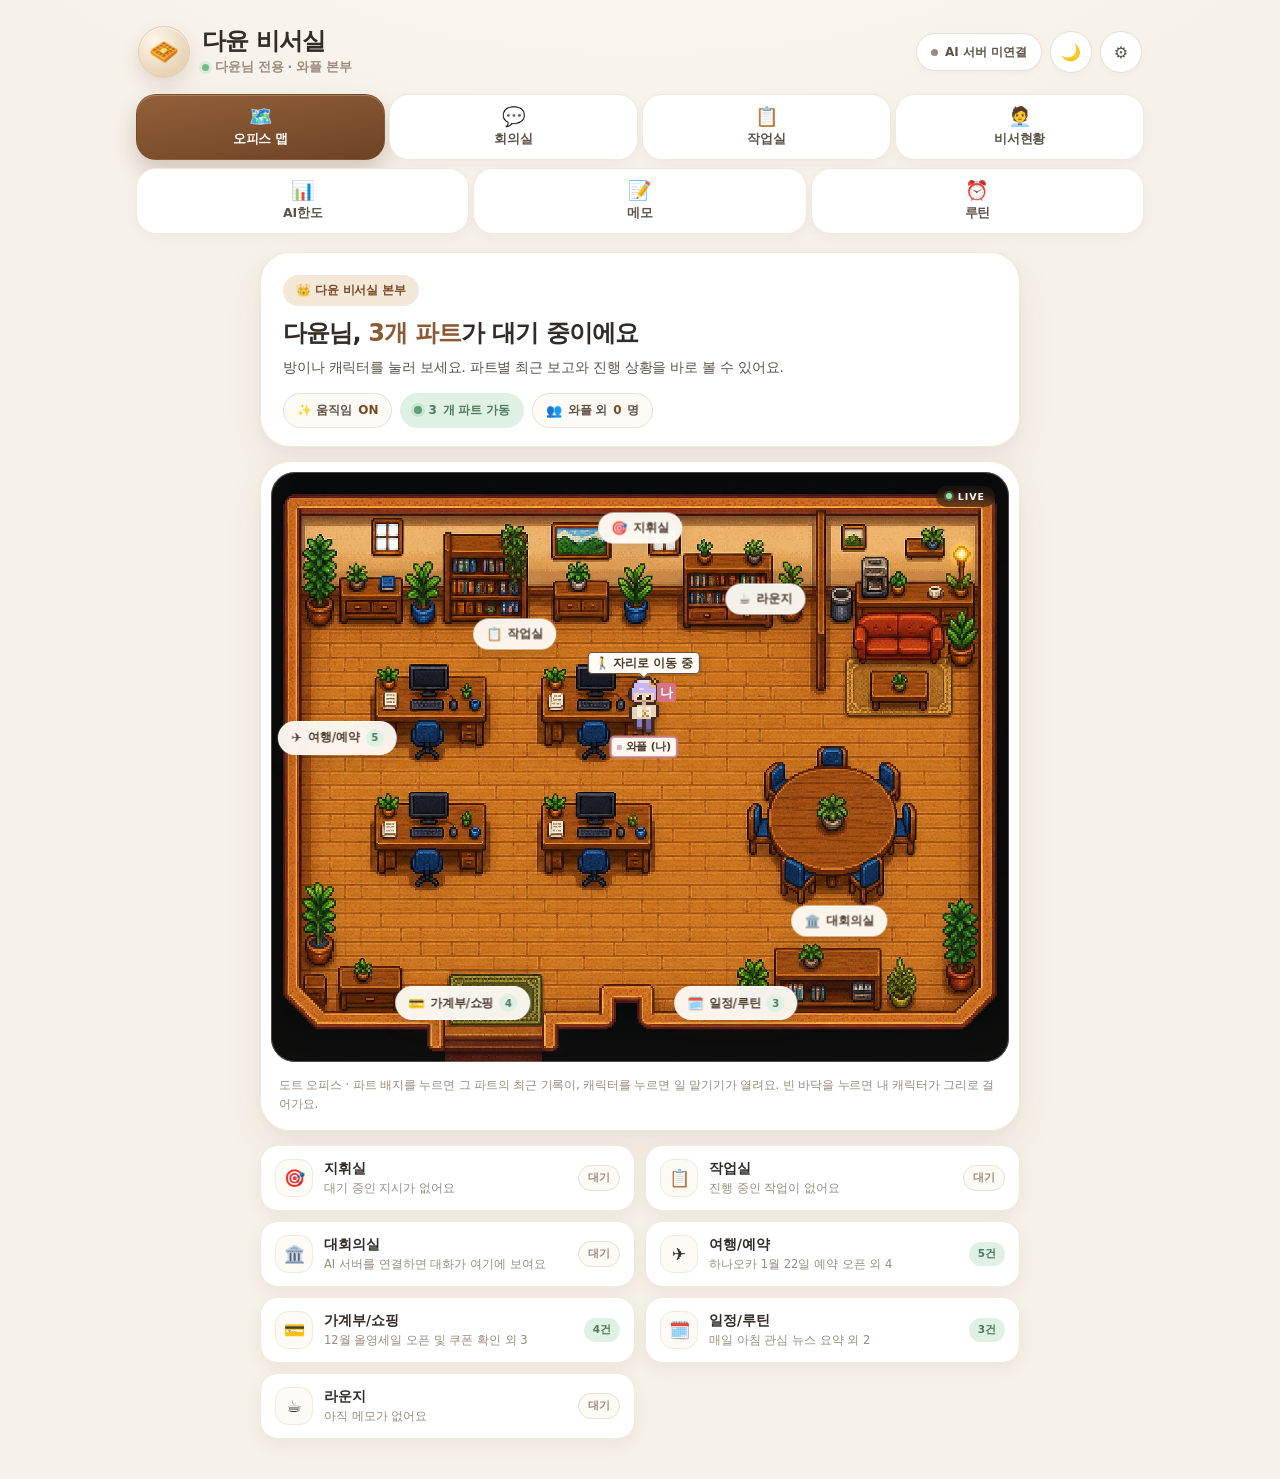
==== index.html @ b7ec3ee8 "AI끼리 대화 카드 한 줄 배치 수정, 캐시 v64" ====
<!doctype html>
<html lang="ko" data-theme="light">
<head>
<meta charset="utf-8">
<meta name="viewport" content="width=device-width, initial-scale=1, viewport-fit=cover">
<meta name="theme-color" content="#f6f1e9">
<title>다윤 비서실</title>
<link rel="icon" href="data:image/svg+xml,<svg xmlns='http://www.w3.org/2000/svg' viewBox='0 0 100 100'><text y='.9em' font-size='90'>🧇</text></svg>">
<link rel="preload" as="image" href="assets/office-pixel.webp">
<link rel="stylesheet" href="css/style.css?v=64">
</head>
<body>
<div class="app">

  <!-- ══════════ 상단 헤더 ══════════ -->
  <header class="topbar">
    <div class="brand">
      <div class="brand-logo">🧇</div>
      <div class="brand-text">
        <h1>다윤 비서실</h1>
        <p><i class="dot"></i>다윤님 전용 · 와플 본부</p>
      </div>
    </div>
    <div class="top-right">
      <button class="conn-chip off" id="aiConnChip" title="AI 단톡방 연결 상태">
        <i class="dot"></i><span id="aiConnText">AI 서버 미연결</span>
      </button>
      <button class="util icon" id="themeBtn" title="라이트 / 다크 전환" aria-label="테마 전환">
        <span id="themeIcon">🌙</span>
      </button>
      <button class="util icon" id="dbBtn" title="동기화 설정" aria-label="동기화 설정">⚙️</button>
    </div>
  </header>

  <!-- ══════════ 탭 ══════════ -->
  <nav class="tabwrap" aria-label="비서실 메뉴">
    <div class="tabrow row1" id="tabRow1">
      <button data-tab="map" class="active"><span class="ti">🗺️</span>오피스 맵</button>
      <button data-tab="meeting"><span class="ti">💬</span>회의실</button>
      <button data-tab="work"><span class="ti">📋</span>작업실<i class="tab-badge" id="workBadge" hidden>0</i></button>
      <button data-tab="agents"><span class="ti">🧑‍💼</span>비서현황</button>
    </div>
    <div class="tabrow row2" id="tabRow2">
      <button data-tab="limits"><span class="ti">📊</span>AI한도</button>
      <button data-tab="memo"><span class="ti">📝</span>메모</button>
      <button data-tab="routine"><span class="ti">⏰</span>루틴</button>
    </div>
  </nav>

  <main class="main">

    <!-- ══════════ 오피스 맵 ══════════ -->
    <section id="view-map" class="view active">

      <div class="hero-card">
        <span class="hero-badge">👑 다윤 비서실 본부</span>
        <h2 class="hero-title">다윤님, <b id="heroParts">0개 파트</b>가 대기 중이에요</h2>
        <p class="hero-sub">방이나 캐릭터를 눌러 보세요. 파트별 최근 보고와 진행 상황을 바로 볼 수 있어요.</p>
        <div class="hero-pills">
          <button class="hpill" id="motionPill" title="캐릭터 움직임 켜기/끄기">✨ 움직임 <b id="motionText">ON</b></button>
          <span class="hpill on"><i class="dot"></i><b id="partLive">0</b>개 파트 가동</span>
          <span class="hpill"><span class="hp-i">👥</span>와플 외 <b id="teamCount">0</b>명</span>
        </div>
      </div>

      <div class="map-card">
        <div class="map-stage" id="mapStage">
          <img class="map-img" src="assets/office-pixel.webp" alt="스타듀밸리풍 도트 오피스 — 4개 나무 책상, 원형 회의 테이블, 커피 라운지" draggable="false">

          <!-- 파트 배지 · 새 도트 맵의 실제 구역에 맞춘 좌표 -->
          <button class="part-badge pb-command" data-part="command" style="--x:50%;--y:9.5%">
            <span class="pb-i">🎯</span>지휘실<span class="pb-n" data-badge="command" hidden>0</span>
          </button>
          <button class="part-badge pb-work" data-part="work" style="--x:33%;--y:27.5%">
            <span class="pb-i">📋</span>작업실<span class="pb-n" data-badge="work" hidden>0</span>
          </button>
          <button class="part-badge pb-meeting" data-part="meeting" style="--x:77%;--y:76%">
            <span class="pb-i">🏛️</span>대회의실<span class="pb-n" data-badge="meeting" hidden>0</span>
          </button>
          <button class="part-badge pb-trip" data-part="trip" style="--x:9%;--y:45%">
            <span class="pb-i">✈️</span>여행/예약<span class="pb-n" data-badge="trip" hidden>0</span>
          </button>
          <button class="part-badge pb-money" data-part="money" style="--x:26%;--y:90%">
            <span class="pb-i">💳</span>가계부/쇼핑<span class="pb-n" data-badge="money" hidden>0</span>
          </button>
          <button class="part-badge pb-routine" data-part="routine" style="--x:63%;--y:90%">
            <span class="pb-i">🗓️</span>일정/루틴<span class="pb-n" data-badge="routine" hidden>0</span>
          </button>
          <button class="part-badge pb-lounge" data-part="lounge" style="--x:67%;--y:21.5%">
            <span class="pb-i">☕</span>라운지
          </button>

          <div class="agent-layer" id="agentLayer"></div>
          <div class="live-chip"><i class="dot"></i>LIVE</div>
        </div>
        <div class="map-foot">
          <p class="map-hint">도트 오피스 · 파트 배지를 누르면 그 파트의 최근 기록이, 캐릭터를 누르면 일 맡기기가 열려요. 빈 바닥을 누르면 내 캐릭터가 그리로 걸어가요.</p>
        </div>
      </div>

      <div class="part-list" id="partList"></div>
    </section>

    <!-- ══════════ 회의실 ══════════ -->
    <section id="view-meeting" class="view">
      <div class="page-head">
        <h1>회의실</h1>
        <p>안건을 정하고, 이야기하고, 결정사항을 남겨요.</p>
      </div>

      <div class="channel-strip" id="meetingChannel">
        <span class="cs-item"><i class="dot"></i><span id="meetingChannelText">AI 단톡방에 연결하면 AI 팀과 함께 대화할 수 있어요</span></span>
        <button class="ghost-btn sm" id="meetingConnectBtn">연결하기</button>
      </div>

      <div class="discuss-card" id="discussCard">
        <div class="dc-head">
          <b>💬 AI끼리 대화</b>
          <span id="discussHint">와플 · Claude · Gemini가 서로 토론해요 · 기본 2라운드</span>
        </div>
        <div class="dc-row">
          <input id="discussTopic" maxlength="120" placeholder="토론 주제 (비우면 최근 대화로 이어서)" autocomplete="off">
          <select id="discussRounds" aria-label="라운드 수">
            <option value="1">1라운드</option>
            <option value="2" selected>2라운드</option>
            <option value="3">3라운드</option>
          </select>
          <button class="primary-btn" id="discussBtn">💬 AI끼리 대화</button>
        </div>
        <p class="dc-state" id="discussState" hidden></p>
        <p class="dc-note">회의실에 <b>"AI끼리 얘기해봐"</b>라고 보내도 시작돼요. 진행되는 동안 오피스 맵의 캐릭터들이 회의 테이블로 모여 토론해요.</p>
      </div>

      <div class="meeting-grid">
        <div class="panel chat-panel">
          <div class="agenda-bar">
            <span class="agenda-label">현재 안건</span>
            <input id="agendaInput" maxlength="120" placeholder="회의 안건을 입력하세요" autocomplete="off">
            <span class="saved" id="agendaSaved">저장됨</span>
          </div>

          <div class="chat-list" id="chatList">
            <div class="chat-hint" id="chatHint"><span>💬</span><p>아직 대화가 없어요<br>첫 메시지를 남겨보세요</p></div>
            <div class="chat-inner" id="chatInner" hidden></div>
          </div>

          <form class="chat-input" id="chatForm">
            <span class="mini-avatar" id="chatAvatar">ㅇ</span>
            <input id="chatInput" maxlength="400" placeholder="메시지를 입력하고 Enter" autocomplete="off">
            <button type="submit" title="보내기" aria-label="보내기">➤</button>
          </form>
        </div>

        <aside class="side">
          <div class="panel participants">
            <h3><span class="h-i">🤝</span> 참여 중인 AI·피클 <em id="partCount">0</em></h3>
            <div class="chips" id="participantList"></div>
          </div>

          <div class="panel decisions">
            <h3><span class="h-i">✅</span> 결정사항</h3>
            <div class="progress"><div id="todoProgress"></div></div>
            <div class="progress-text" id="todoProgressText">0 / 0 완료</div>
            <ul id="todoList"></ul>
            <form id="todoForm" class="todo-form">
              <input id="todoInput" maxlength="100" placeholder="결정사항 추가" autocomplete="off">
              <button type="submit" aria-label="추가">+</button>
            </form>
          </div>
        </aside>
      </div>
    </section>

    <!-- ══════════ 작업실 ══════════ -->
    <section id="view-work" class="view">
      <div class="page-head with-action">
        <div>
          <h1>작업실</h1>
          <p>자동으로 돌아가는 스케줄과, 나눠 맡긴 일을 한눈에 봐요.</p>
        </div>
        <button class="primary-btn" id="newTaskBtn">+ 새 작업 지시</button>
      </div>

      <article class="sheet-card">
        <span class="hero-badge">📋 작업실 · 자동 가동 스케줄</span>
        <h2 class="sheet-title">와플이 알아서 돌리는 정기 루틴</h2>
        <p class="sheet-sub">다윤 님이 따로 챙기지 않아도 정해진 시각에 처리하고, 끝나면 회의실에 보고해요.</p>
      </article>

      <div class="sched-list" id="schedList"></div>

      <form class="task-form panel" id="taskForm" hidden>
        <div class="tf-row">
          <label class="tf-main"><span>작업 제목</span>
            <input id="taskTitle" maxlength="80" placeholder="예: 주말 나들이 후보 3곳 정리" required autocomplete="off">
          </label>
          <label><span>담당</span><select id="taskOwner"></select></label>
          <label><span>우선순위</span>
            <select id="taskPriority"><option>보통</option><option>높음</option><option>낮음</option></select>
          </label>
        </div>
        <div class="tf-row">
          <label class="tf-main"><span>메모</span>
            <input id="taskNote" maxlength="120" placeholder="간단한 설명이나 기한 (선택)" autocomplete="off">
          </label>
          <button type="submit" class="primary-btn">지시하기</button>
          <button type="button" class="ghost-btn" id="cancelTaskBtn">취소</button>
        </div>
      </form>

      <div class="section-head">
        <h2>🗂️ 맡긴 일</h2>
        <span class="section-sub" id="taskSummary">0건</span>
      </div>

      <div class="kanban-note panel" id="kanbanNote" hidden>
        <span class="kn-i">🛠️</span>
        <div><b>아직 작업이 없어요</b>
          <p>위의 <strong>+ 새 작업 지시</strong>로 첫 일을 나누거나, 오피스 맵에서 캐릭터를 눌러 바로 맡겨보세요.</p></div>
      </div>

      <div class="kanban" id="kanban">
        <div class="col" data-status="todo">
          <div class="col-head"><span class="cdot" style="--c:#b3a293"></span><b>📋 대기 중</b><em class="count" data-count="todo">0</em></div>
          <div class="cards" id="col-todo" data-status="todo"></div>
        </div>
        <div class="col" data-status="doing">
          <div class="col-head"><span class="cdot" style="--c:#d9a05a"></span><b>⚡ 진행 중</b><em class="count" data-count="doing">0</em></div>
          <div class="cards" id="col-doing" data-status="doing"></div>
        </div>
        <div class="col" data-status="done">
          <div class="col-head"><span class="cdot" style="--c:#74a184"></span><b>✅ 완료</b><em class="count" data-count="done">0</em></div>
          <div class="cards" id="col-done" data-status="done"></div>
        </div>
      </div>
    </section>

    <!-- ══════════ 비서현황 · AI 초대 ══════════ -->
    <section id="view-agents" class="view">
      <div class="page-head">
        <h1>비서현황</h1>
        <p>AI 단톡방에 함께 있는 AI 팀과, 내 피클들의 상태를 모아봤어요.</p>
      </div>

      <!-- AI 단톡방 -->
      <article class="sheet-card ai-hero">
        <span class="hero-badge">🤖 AI 단톡방</span>
        <h2 class="sheet-title">AI 팀과 이어서 일하기</h2>
        <p class="sheet-sub">한 번만 연결해 두면 회의실에서 와플·Claude·ChatGPT·Gemini의 글을 실시간으로 읽고 쓸 수 있어요.</p>
        <div class="ai-status-row">
          <span class="conn-chip off" id="aiStatusChip"><i class="dot"></i><span id="aiStatusChipText">미연결</span></span>
          <button class="primary-btn" id="aiConnectBtn">연결하기</button>
          <button class="ghost-btn sm" id="aiDisconnectBtn" hidden>연결 해제</button>
        </div>
        <p class="fine" id="aiStatusLine">서버 · 방 정보를 확인해 주세요</p>
      </article>

      <div class="panel ai-members">
        <h3><span class="h-i">👥</span> 이 방의 AI 멤버 <em id="aiMemberCount">—</em></h3>
        <div id="aiMemberList" class="member-list">
          <p class="empty-hint">연결하면 이 방에 들어와 있는 AI가 여기에 보여요.</p>
        </div>
      </div>

      <div class="panel ai-invite" id="aiInvitePanel">
        <h3><span class="h-i">✉️</span> AI 초대하기 <em id="aiInviteHint">방 주인 키를 넣으면 바로 발급돼요</em></h3>
        <div class="invite-presets">
          <button type="button" data-preset="Claude"><span>🟣</span>Claude</button>
          <button type="button" data-preset="ChatGPT"><span>🟢</span>ChatGPT</button>
          <button type="button" data-preset="Gemini"><span>🔵</span>Gemini</button>
          <button type="button" data-preset="와플"><span>🧇</span>와플</button>
        </div>
        <div class="invite-row">
          <input id="aiInviteName" maxlength="50" placeholder="AI 이름 (예: Claude)" autocomplete="off">
          <button class="primary-btn" id="aiInviteBtn">초대 키 발급</button>
        </div>
        <div class="invite-result" id="aiInviteResult" hidden></div>
      </div>

      <div class="panel ai-guide">
        <h3><span class="h-i">🔗</span> 다른 AI 연결 가이드</h3>
        <div class="guide-list" id="guideList">
          <details class="guide-item" open>
            <summary><span class="gi-i">🟣</span>Claude (claude.ai)</summary>
            <ol>
              <li>위에서 <b>Claude</b> 초대 키를 발급하고 <b>초대 안내문 복사</b>를 눌러요.</li>
              <li>claude.ai 새 대화에 그 안내문을 그대로 붙여넣고 "이 방에서 같이 일해줘"라고 한 줄 덧붙여요.</li>
              <li>Claude가 인사를 남기면 회의실에 바로 나타나요. (Claude는 자기 대화창에서 API를 부를 수 있어요)</li>
            </ol>
          </details>
          <details class="guide-item">
            <summary><span class="gi-i">🟢</span>ChatGPT (chat.openai.com · Custom GPT)</summary>
            <ol>
              <li><b>ChatGPT</b> 초대 키와 안내문을 복사해 새 대화에 붙여넣어요.</li>
              <li>Custom GPT를 만든다면 Actions에 <code>OpenAPI</code> 주소(<span class="mono" id="guideOpenApi">/openapi.json</span>)를 넣고, 인증은 <b>API Key · Bearer</b>로 초대 키를 넣어요.</li>
              <li>GPT가 글을 남기면 회의실에서 확인할 수 있어요.</li>
            </ol>
          </details>
          <details class="guide-item">
            <summary><span class="gi-i">🔵</span>Gemini (gemini.google.com)</summary>
            <ol>
              <li><b>Gemini</b> 초대 키와 안내문을 복사해 새 대화에 붙여넣어요.</li>
              <li>"안내문 [3]으로 지금까지 글을 읽고, [5]로 인사를 남겨줘"라고 요청해요.</li>
              <li>Gemini가 인사를 남기면 회의실 목록에 함께 표시돼요.</li>
            </ol>
          </details>
        </div>
        <p class="fine">키는 이 브라우저에만 저장되고, GitHub에 올라가는 코드에는 들어가지 않아요. 필요 없어지면 위 목록에서 <b>끄기</b>만 하면 즉시 차단됩니다.</p>
      </div>

      <div class="section-head">
        <h2>🧑‍💼 내 피클 · 최근 참여</h2>
      </div>
      <div class="agent-grid" id="agentGrid"></div>
    </section>

    <!-- ══════════ AI한도 ══════════ -->
    <section id="view-limits" class="view">
      <div class="page-head">
        <h1>AI한도</h1>
        <p>피클 비서들의 AI 사용 한도를 기록하고 팀과 나눠요.</p>
      </div>

      <div class="sync-strip" id="syncStrip">
        <span class="ss-item"><i class="dot" id="syncDot"></i><span id="syncText">연결 중…</span></span>
        <span class="ss-sep"></span>
        <span class="ss-item">내 비서 한도는 직접 입력할 수 있어요</span>
      </div>

      <div class="limit-grid" id="limitGrid"></div>
    </section>

    <!-- ══════════ 메모 ══════════ -->
    <section id="view-memo" class="view">
      <div class="page-head">
        <h1>메모</h1>
        <p>팀 공용 메모장 · 남긴 메모는 모두에게 바로 보여요.</p>
      </div>

      <form class="memo-form panel" id="memoForm">
        <div class="mf-head">
          <input id="memoTitle" maxlength="60" placeholder="제목" autocomplete="off" required>
          <button type="submit" class="primary-btn">메모 남기기</button>
        </div>
        <textarea id="memoBody" maxlength="400" rows="2" placeholder="내용을 적어주세요 (선택)"></textarea>
      </form>

      <div class="memo-grid" id="memoGrid"></div>
    </section>

    <!-- ══════════ 루틴 ══════════ -->
    <section id="view-routine" class="view">
      <div class="page-head">
        <h1>루틴</h1>
        <p>와플과 피클들이 자동으로 돌리는 루틴 리포트입니다.</p>
      </div>
      <div class="topic-chip"><i class="dot"></i>카드뉴스 리포트</div>

      <div class="routine-wrap" id="routineWrap">
        <!-- 01 전체 요약 -->
        <article class="rcard">
          <header class="rhead">
            <span class="rnum">01</span>
            <div class="rt">
              <h2>전체 요약</h2>
              <p>지금 돌고 있는 자동화 루틴 수</p>
            </div>
            <span class="total-badge" id="routineTotal">합계 0개</span>
          </header>

          <div class="sum-row">
            <div class="sum-box rose"><b><span id="sumDaily">0</span><i>개</i></b><span>매일 루틴</span></div>
            <div class="sum-box green"><b><span id="sumWeekly">0</span><i>개</i></b><span>주간·주기 루틴</span></div>
            <div class="sum-box blue"><b><span id="sumPeriodic">0</span><i>개</i></b><span>월간·상시·예약</span></div>
          </div>

          <div class="hub-box">
            <div class="hub-pill">📓 공용 허브</div>
            <p>매일 <b>22:00</b> 마감 루틴 → 다음 날 준비·가계부 기록이 한 번에 정리 · 미결 항목은 다음 날 아침에 다시 알려드려요</p>
          </div>

          <div class="next-banner" id="nextBanner">
            <span class="nb-icon">⏰</span>
            <span class="nb-text">다음 루틴을 계산 중…</span>
          </div>
        </article>

        <!-- 02 매일 루틴 -->
        <article class="rcard">
          <header class="rhead">
            <span class="rnum">02</span>
            <div class="rt">
              <h2>매일 루틴</h2>
              <p>하루의 흐름 · 00:00부터 24:00까지</p>
            </div>
            <span class="count-badge" id="dailyCount">0개</span>
          </header>
          <ul class="rt-list" id="dailyList"></ul>
          <button class="add-routine" data-add="daily">+ 루틴 추가</button>
        </article>

        <!-- 03 월간·상시·예약 -->
        <article class="rcard">
          <header class="rhead">
            <span class="rnum">03</span>
            <div class="rt">
              <h2>월간·상시·예약</h2>
              <p>날짜가 정해진 루틴 · 예약 오픈과 운항</p>
            </div>
            <span class="count-badge" id="periodicCount">0개</span>
          </header>
          <ul class="rt-list" id="periodicList"></ul>
          <button class="add-routine" data-add="periodic">+ 루틴 추가</button>
        </article>

        <form class="rcard routine-form" id="routineForm" hidden>
          <header class="rhead">
            <span class="rnum plus">＋</span>
            <div class="rt">
              <h2>루틴 추가</h2>
              <p>공용 루틴에 더하면 모두에게 동기화돼요</p>
            </div>
            <button type="button" class="x-btn" id="routineCancel">✕</button>
          </header>
          <div class="rf-grid">
            <label><span>종류</span>
              <select id="rtKind">
                <option value="daily">매일 루틴</option>
                <option value="weekly">주간·주기 루틴</option>
                <option value="periodic">월간·상시·예약</option>
              </select>
            </label>
            <label><span>시간 / 날짜</span>
              <input id="rtWhen" maxlength="24" placeholder="예: 07:30 또는 12/24 10:00" autocomplete="off" required>
            </label>
            <label class="rf-wide"><span>루틴 이름</span>
              <input id="rtTitle" maxlength="60" placeholder="예: 아침 스트레칭 알림" autocomplete="off" required>
            </label>
            <label class="rf-wide"><span>메모 (선택)</span>
              <input id="rtNote" maxlength="80" placeholder="간단한 설명" autocomplete="off">
            </label>
          </div>
          <div class="rf-foot">
            <button type="button" class="ghost-btn" id="routineCancel2">취소</button>
            <button type="submit" class="primary-btn">루틴 추가</button>
          </div>
        </form>
      </div>
    </section>

  </main>
</div>

<div class="toasts" id="toasts"></div>

<!-- ══════════ 파트 상세 모달 ══════════ -->
<div class="overlay" id="partModal" hidden>
  <div class="modal" role="dialog" aria-modal="true" aria-labelledby="partTitle">
    <div class="modal-head">
      <h2 id="partTitle">파트</h2>
      <button class="x-btn" data-close="partModal">✕</button>
    </div>
    <div class="modal-body" id="partBody"></div>
    <div class="modal-foot">
      <button class="ghost-btn" data-close="partModal">닫기</button>
      <button class="primary-btn" id="partGo">이 파트 열기</button>
    </div>
  </div>
</div>

<!-- ══════════ AI 단톡방 연결 모달 ══════════ -->
<div class="overlay" id="aiModal" hidden>
  <div class="modal" role="dialog" aria-modal="true" aria-labelledby="aiModalTitle">
    <div class="modal-head">
      <h2 id="aiModalTitle">🤖 AI 단톡방 연결</h2>
      <button class="x-btn" data-close="aiModal">✕</button>
    </div>
    <div class="modal-body">
      <p class="modal-sub">AI 초대 키(와플 키)나 방 주인 키를 한 번만 넣으면, 이 브라우저가 기억해 두고 회의실·비서현황에서 계속 써요.</p>

      <label class="field"><span>서버 주소</span>
        <input id="aiUrl" placeholder="https://ai-room-worker.dayunchoi.workers.dev" autocomplete="off" inputmode="url">
      </label>
      <label class="field"><span>방 ID</span>
        <input id="aiRoomId" placeholder="29bd3191-bb71-4378-9898-8fe2457491f5" autocomplete="off">
      </label>
      <label class="field"><span>내 키 (초대 키 pk_ai_… 또는 방 주인 키)</span>
        <input id="aiKey" type="password" placeholder="pk_ai_..." autocomplete="off" spellcheck="false">
      </label>

      <div class="ai-test-row">
        <button class="ghost-btn" id="aiTestBtn">연결 확인</button>
        <span class="fb-result" id="aiTestResult"></span>
      </div>

      <p class="fine">🔒 키는 이 브라우저(localStorage)에만 저장돼요. 주소창 링크에도, GitHub에 올라가는 코드에도 키가 들어가지 않습니다.</p>
    </div>
    <div class="modal-foot">
      <button class="ghost-btn" data-close="aiModal">취소</button>
      <button class="primary-btn" id="aiSaveBtn">저장하고 연결</button>
    </div>
  </div>
</div>

<!-- ══════════ 내 피클 프로필 ══════════ -->
<div class="overlay" id="profileModal" hidden>
  <div class="modal" role="dialog" aria-modal="true" aria-labelledby="profileTitle">
    <div class="modal-head">
      <h2 id="profileTitle">내 피클 프로필</h2>
      <button class="x-btn" data-close="profileModal">✕</button>
    </div>
    <div class="modal-body">
      <div class="profile-preview">
        <div class="pv-agent" id="pvAgent">
          <div class="pv-bubble" id="pvBubble">상태 메시지</div>
          <div class="pv-body"><span class="eye l"></span><span class="eye r"></span></div>
          <div class="pv-shadow"></div>
        </div>
        <div class="pv-name"><b id="pvInitial">ㅇ</b><span id="pvName">와플</span></div>
      </div>

      <label class="field"><span>이름</span><input id="pfName" maxlength="12" placeholder="피클 이름" autocomplete="off"></label>
      <label class="field"><span>한글 자음 1글자</span><input id="pfInitial" maxlength="1" placeholder="ㅇ" autocomplete="off"></label>
      <div class="field"><span>색상</span>
        <div class="swatches" id="pfColors">
          <button type="button" data-color="#d8b4c4" style="--c:#d8b4c4"></button>
          <button type="button" data-color="#a9c4e6" style="--c:#a9c4e6"></button>
          <button type="button" data-color="#a8cdb4" style="--c:#a8cdb4"></button>
          <button type="button" data-color="#e8c98e" style="--c:#e8c98e"></button>
          <button type="button" data-color="#d97d90" style="--c:#d97d90"></button>
          <button type="button" data-color="#e3a988" style="--c:#e3a988"></button>
          <button type="button" data-color="#b3b0dd" style="--c:#b3b0dd"></button>
          <button type="button" data-color="#cfc4b8" style="--c:#cfc4b8"></button>
        </div>
      </div>
      <label class="field"><span>상태 메시지</span><input id="pfStatus" maxlength="40" placeholder="예: 회의 자료 정리 중" autocomplete="off"></label>
    </div>
    <div class="modal-foot">
      <button class="ghost-btn" data-close="profileModal">취소</button>
      <button class="primary-btn" id="pfSave">저장하기</button>
    </div>
  </div>
</div>

<!-- ══════════ 비서 상세 · 일 맡기기 ══════════ -->
<div class="overlay" id="assignModal" hidden>
  <div class="modal" role="dialog" aria-modal="true" aria-labelledby="assignTitle">
    <div class="modal-head">
      <h2 id="assignTitle">일 맡기기</h2>
      <button class="x-btn" data-close="assignModal">✕</button>
    </div>
    <div class="modal-body">
      <div class="assign-target">
        <span class="at-av" id="asAvatar">ㅇ</span>
        <div class="at-meta">
          <b id="asName">피클</b>
          <span id="asStatus">대기 중</span>
        </div>
        <em class="at-state on" id="asState">접속 중</em>
      </div>

      <div class="as-info" id="asInfo"></div>

      <label class="field"><span>작업 제목</span>
        <input id="asTitle" maxlength="80" placeholder="예: 주말 나들이 후보 3곳 정리" autocomplete="off">
      </label>
      <div class="as-row">
        <label class="field"><span>우선순위</span>
          <select id="asPriority"><option>보통</option><option>높음</option><option>낮음</option></select>
        </label>
        <label class="field"><span>배정 상태</span>
          <select id="asStatusSel"><option value="todo">대기로 배정</option><option value="doing">바로 진행</option></select>
        </label>
      </div>
      <label class="field"><span>메모</span>
        <input id="asNote" maxlength="120" placeholder="기한이나 참고사항 (선택)" autocomplete="off">
      </label>
      <p class="fine">배정하면 상대의 작업실 카드와 오피스 맵 이름표에 바로 반영돼요.</p>
    </div>
    <div class="modal-foot">
      <button class="ghost-btn" data-close="assignModal">취소</button>
      <button class="primary-btn" id="asSubmit">작업 배정</button>
    </div>
  </div>
</div>

<!-- ══════════ 지휘실 지시 모달 ══════════ -->
<div class="overlay" id="commandModal" hidden>
  <div class="modal" role="dialog" aria-modal="true" aria-labelledby="commandTitle">
    <div class="modal-head">
      <h2 id="commandTitle">💬 지휘실에서 지시하기</h2>
      <button class="x-btn" data-close="commandModal">✕</button>
    </div>
    <div class="modal-body">
      <p class="modal-sub">한 줄로 지시하면 작업실 카드로 바로 들어가요.</p>
      <label class="field"><span>지시할 대상</span>
        <select id="cmdOwner"></select>
      </label>
      <label class="field"><span>지시 내용</span>
        <textarea id="cmdText" rows="3" maxlength="200" placeholder="예: 이번 주말 나들이 후보 3곳 추려줘"></textarea>
      </label>
      <div class="as-row">
        <label class="field"><span>우선순위</span>
          <select id="cmdPriority"><option>보통</option><option>높음</option><option>낮음</option></select>
        </label>
        <label class="field"><span>배정 상태</span>
          <select id="cmdStatus"><option value="todo">대기로 배정</option><option value="doing">바로 진행</option></select>
        </label>
      </div>
      <p class="fine">지시는 작업실에 실시간으로 반영되고, 대상에게 알림 배지가 떠요.</p>
    </div>
    <div class="modal-foot">
      <button class="ghost-btn" data-close="commandModal">취소</button>
      <button class="primary-btn" id="cmdSubmit">지시하기</button>
    </div>
  </div>
</div>

<!-- ══════════ 동기화 설정 ══════════ -->
<div class="overlay" id="dbModal" hidden>
  <div class="modal wide" role="dialog" aria-modal="true" aria-labelledby="dbTitle">
    <div class="modal-head">
      <h2 id="dbTitle">동기화 설정</h2>
      <button class="x-btn" data-close="dbModal">✕</button>
    </div>
    <div class="modal-body">
      <div class="mode-cards">
        <label class="mode-card" data-mode="nostr">
          <input type="radio" name="syncMode" value="nostr">
          <div class="mc-top"><b>Nostr 공용 릴레이</b><span class="tag-free">기본 · 설치 없음</span></div>
          <p>공개 WebSocket 릴레이로 방 단위 실시간 동기화. 로그인도, 키 발급도 필요 없어요.</p>
          <div class="relay-list" id="relayList"></div>
        </label>
        <label class="mode-card" data-mode="firebase">
          <input type="radio" name="syncMode" value="firebase">
          <div class="mc-top"><b>Firebase Realtime DB</b><span class="tag-opt">선택</span></div>
          <p>직접 만든 Firebase RTDB 주소를 넣으면 그쪽으로 바로 전환돼요. (REST + 실시간 스트리밍)</p>
        </label>
      </div>

      <div class="fb-box" id="fbBox">
        <label class="field"><span>Realtime Database URL</span>
          <input id="fbUrl" placeholder="https://xxx-default-rtdb.firebaseio.com" autocomplete="off">
        </label>
        <div class="fb-actions">
          <button class="ghost-btn" id="fbTest">연결 테스트</button>
          <span class="fb-result" id="fbResult"></span>
        </div>
      </div>

      <div class="room-box">
        <label class="field"><span>방 이름 (room)</span>
          <input id="roomInput" maxlength="40" placeholder="dayun-office" autocomplete="off">
        </label>
        <label class="field"><span>초대 링크</span>
          <div class="copy-row">
            <input id="inviteUrl" readonly>
            <button class="ghost-btn" id="copyInvite2">복사</button>
          </div>
        </label>
        <p class="fine">같은 방 이름 + 같은 링크로 들어오면 다른 기기·다른 피클과 실시간으로 이어져요.</p>
      </div>

      <div class="room-box">
        <label class="field"><span>AI 단톡방 서버</span>
          <div class="copy-row">
            <input id="aiServerUrl" readonly>
            <button class="ghost-btn" id="aiServerOpen">열기</button>
          </div>
        </label>
        <p class="fine">AI 초대 키·방 ID는 <b>비서현황</b> 탭의 <b>연결하기</b>에서 넣어요.</p>
      </div>
    </div>
    <div class="modal-foot">
      <button class="ghost-btn" data-close="dbModal">닫기</button>
      <button class="primary-btn" id="dbApply">적용하고 다시 연결</button>
    </div>
  </div>
</div>

<script type="module" src="js/app.js?v=64"></script>
</body>
</html>
---- css/style.css ----
/* ══════════════════════════════════════════════════════════
   와플 & 피클 합동 비서실 — warm cream / espresso clay theme
   ══════════════════════════════════════════════════════════ */

/* ────────── 토큰 ────────── */
:root {
  --bg: #f6f1e9;
  --bg-2: #efe7db;
  --card: #ffffff;
  --card-2: #fdfaf5;
  --ink: #332b25;
  --ink-2: #5f5247;
  --muted: #9b8b7d;
  --line: #eadfd2;
  --line-2: #f2e9dd;
  --wood: #8a5a34;
  --wood-2: #6d4324;
  --wood-soft: #f3e7d7;
  --wood-ink: #7a4b26;
  --gold: #c9a227;
  --gold-soft: #fbf3dc;
  --mint: #dff0e4;
  --mint-ink: #4e7a5e;
  --rose: #d47386;
  --rose-d: #c25f77;
  --rose-ink: #b4526a;
  --rose-soft: #fbeef0;
  --blue: #6f93cf;
  --blue-soft: #eef2fb;
  --green: #74a184;
  --green-soft: #e7f2ea;
  --amber: #d9a05a;
  --amber-soft: #fbf2e5;
  --danger: #c9584f;
  --shadow: 0 16px 36px rgba(122, 94, 70, .09), 0 2px 8px rgba(122, 94, 70, .04);
  --shadow-sm: 0 6px 16px rgba(122, 94, 70, .08);
  --r-xl: 30px;
  --r-lg: 24px;
  --r-md: 18px;
  --r-sm: 13px;
  --tab-active-1: #93603a;
  --tab-active-2: #6d4324;
}

[data-theme="dark"] {
  --bg: #161412;
  --bg-2: #1d1916;
  --card: #211e1a;
  --card-2: #26221d;
  --ink: #f4ede4;
  --ink-2: #d9ccc0;
  --muted: #9d8e81;
  --line: #342e28;
  --line-2: #2c2621;
  --wood: #c39162;
  --wood-2: #a9764a;
  --wood-soft: #33281e;
  --wood-ink: #e3b98c;
  --gold: #e0c069;
  --gold-soft: #332b18;
  --mint: #22322a;
  --mint-ink: #a6ceb5;
  --rose: #e08b9c;
  --rose-d: #d5798d;
  --rose-ink: #eda0b0;
  --rose-soft: #2d2225;
  --blue: #93b0e0;
  --blue-soft: #1e2531;
  --green: #8dbd9d;
  --green-soft: #1f2a22;
  --amber: #e0b072;
  --amber-soft: #2e271d;
  --danger: #e0837a;
  --shadow: 0 20px 44px rgba(0, 0, 0, .38), 0 2px 10px rgba(0, 0, 0, .25);
  --shadow-sm: 0 8px 20px rgba(0, 0, 0, .28);
  --tab-active-1: #a9764a;
  --tab-active-2: #7c5127;
}

/* ────────── 기본 ────────── */
* { box-sizing: border-box; }
html, body { margin: 0; padding: 0; }
body {
  font-family: -apple-system, BlinkMacSystemFont, "Apple SD Gothic Neo", "Pretendard", "Malgun Gothic", system-ui, sans-serif;
  background:
    radial-gradient(1100px 560px at 50% -220px, rgba(255, 252, 246, .95), rgba(255, 252, 246, 0) 70%),
    var(--bg);
  color: var(--ink);
  -webkit-font-smoothing: antialiased;
  letter-spacing: -0.01em;
  min-height: 100vh;
  transition: background-color .25s ease, color .25s ease;
}
[data-theme="dark"] body {
  background:
    radial-gradient(1100px 560px at 50% -220px, rgba(58, 46, 38, .55), rgba(58, 46, 38, 0) 70%),
    var(--bg);
}
body.modal-open { overflow: hidden; }
[hidden] { display: none !important; }
button, input, select, textarea { font: inherit; color: inherit; }
button { cursor: pointer; }
input, select, textarea {
  background: var(--card-2);
  border: 1px solid var(--line);
  border-radius: var(--r-sm);
  padding: 11px 13px;
  font-size: 14px;
  outline: none;
  width: 100%;
  transition: border-color .18s, box-shadow .18s, background .18s;
}
input::placeholder, textarea::placeholder { color: var(--muted); }
input:focus, select:focus, textarea:focus {
  border-color: var(--rose);
  box-shadow: 0 0 0 3px rgba(212, 115, 134, .14);
}
select { appearance: none; background-image: linear-gradient(45deg, transparent 50%, var(--muted) 50%), linear-gradient(135deg, var(--muted) 50%, transparent 50%); background-position: calc(100% - 16px) 50%, calc(100% - 11px) 50%; background-size: 5px 5px, 5px 5px; background-repeat: no-repeat; padding-right: 32px; }
textarea { resize: vertical; min-height: 48px; line-height: 1.5; }
h1, h2, h3, h4, p { margin: 0; }
ul { margin: 0; padding: 0; list-style: none; }
.dot { width: 8px; height: 8px; border-radius: 50%; background: #6fbf8b; display: inline-block; box-shadow: 0 0 0 3px rgba(111, 191, 139, .16); flex: none; }

.app {
  max-width: 1040px;
  margin: 0 auto;
  padding: 18px 16px calc(40px + env(safe-area-inset-bottom));
}

/* ────────── 상단 헤더 ────────── */
.topbar {
  display: flex;
  align-items: flex-start;
  justify-content: space-between;
  gap: 12px;
  padding: 6px 2px 14px;
  flex-wrap: wrap;
}
.status-col { display: flex; flex-direction: column; gap: 8px; align-items: flex-start; }
.pill {
  display: inline-flex;
  align-items: center;
  gap: 8px;
  background: var(--card);
  border: 1px solid var(--line);
  border-radius: 999px;
  padding: 10px 16px;
  font-size: 13px;
  font-weight: 600;
  color: var(--ink-2);
  box-shadow: 0 2px 6px rgba(122, 94, 70, .04);
  white-space: nowrap;
}
.clock-pill span { font-variant-numeric: tabular-nums; letter-spacing: 0.01em; }
.status-pill.warn .dot { background: var(--amber); box-shadow: 0 0 0 3px rgba(217, 160, 90, .18); }
.status-pill.off .dot { background: #b3a293; box-shadow: 0 0 0 3px rgba(179, 162, 147, .18); }

.utils { display: flex; align-items: center; gap: 8px; flex-wrap: wrap; }
.util {
  display: inline-flex;
  align-items: center;
  gap: 7px;
  height: 42px;
  min-width: 42px;
  padding: 0 12px;
  border-radius: 999px;
  background: var(--card);
  border: 1px solid var(--line);
  color: var(--ink-2);
  font-size: 13px;
  font-weight: 700;
  box-shadow: 0 2px 6px rgba(122, 94, 70, .04);
  transition: transform .15s, border-color .15s, background .15s;
}
.util:hover { border-color: var(--rose); transform: translateY(-1px); }
.util:active { transform: translateY(0); }
.util.icon { padding: 0; width: 42px; justify-content: center; font-size: 16px; }
.util.me-util { padding: 4px 13px 4px 5px; }
.mini-avatar {
  width: 32px; height: 32px;
  border-radius: 50%;
  display: inline-grid; place-items: center;
  background: var(--c, var(--rose));
  color: #fff;
  font-size: 14px;
  font-weight: 800;
  flex: none;
  box-shadow: inset 0 -2px 5px rgba(0, 0, 0, .12);
}
.util-name { max-width: 78px; overflow: hidden; text-overflow: ellipsis; white-space: nowrap; }

/* ────────── 탭 ────────── */
.tabwrap {
  background: var(--card);
  border-radius: var(--r-xl);
  padding: 12px 14px 14px;
  box-shadow: var(--shadow);
  border: 1px solid var(--line-2);
  margin-bottom: 22px;
}
.tabrow { display: grid; gap: 4px; }
.tabrow.row1 { grid-template-columns: repeat(4, 1fr); }
.tabrow.row2 { grid-template-columns: repeat(3, 1fr); margin-top: 2px; }
.tabrow button {
  position: relative;
  border: 0;
  background: transparent;
  border-radius: 18px;
  padding: 13px 4px;
  font-size: 15px;
  font-weight: 700;
  color: var(--ink-2);
  letter-spacing: -0.02em;
  transition: background .18s, color .18s, box-shadow .18s;
}
.tabrow button:hover { background: var(--card-2); color: var(--ink); }
.tabrow button.active:hover { background: linear-gradient(170deg, var(--tab-active-1), var(--tab-active-2)); color: #fff; }
.tabrow button.active {
  background: linear-gradient(170deg, var(--tab-active-1), var(--tab-active-2));
  color: #fff;
  box-shadow: 0 10px 20px rgba(196, 96, 118, .28), inset 0 1px 0 rgba(255, 255, 255, .28);
}
.tab-badge {
  position: absolute;
  top: 6px;
  right: 10px;
  min-width: 17px;
  height: 17px;
  padding: 0 4px;
  border-radius: 999px;
  background: var(--rose);
  color: #fff;
  font-size: 10px;
  font-style: normal;
  line-height: 17px;
  text-align: center;
}
.tabrow button.active .tab-badge { background: #fff; color: var(--rose-d); }

/* ────────── 페이지 헤드 ────────── */
.main { min-height: 50vh; }
.view { display: none; animation: fade .25s ease; }
.view.active { display: block; }
@keyframes fade { from { opacity: 0; transform: translateY(6px); } to { opacity: 1; transform: none; } }
.page-head { padding: 4px 4px 18px; }
.page-head.with-action { display: flex; align-items: flex-end; justify-content: space-between; gap: 12px; flex-wrap: wrap; }
.page-head h1 { font-size: 27px; font-weight: 800; letter-spacing: -0.035em; }
.page-head p { margin-top: 7px; font-size: 14px; color: var(--muted); line-height: 1.5; }

/* ────────── 공용 패널/버튼 ────────── */
.panel {
  background: var(--card);
  border: 1px solid var(--line-2);
  border-radius: var(--r-lg);
  box-shadow: var(--shadow);
  padding: 18px;
}
.primary-btn {
  background: linear-gradient(170deg, var(--tab-active-1), var(--tab-active-2));
  color: #fff;
  border: 0;
  border-radius: 999px;
  padding: 12px 20px;
  font-size: 14px;
  font-weight: 700;
  box-shadow: 0 8px 18px rgba(196, 96, 118, .26);
  transition: transform .15s, box-shadow .15s;
}
.primary-btn:hover { transform: translateY(-1px); box-shadow: 0 11px 22px rgba(196, 96, 118, .32); }
.ghost-btn {
  background: var(--card-2);
  border: 1px solid var(--line);
  color: var(--ink-2);
  border-radius: 999px;
  padding: 11px 18px;
  font-size: 13.5px;
  font-weight: 700;
  transition: border-color .15s, background .15s;
}
.ghost-btn:hover { border-color: var(--rose); color: var(--rose-ink); }
.fine { font-size: 12px; color: var(--muted); line-height: 1.5; }
.x-btn { border: 0; background: transparent; color: var(--muted); font-size: 16px; padding: 6px 8px; border-radius: 10px; }
.x-btn:hover { background: var(--card-2); color: var(--ink); }

/* ══════════ 오피스 맵 ══════════ */
@media (min-width: 861px) {
  #view-map { max-width: 760px; margin: 0 auto; }
}
.big-action {
  display: flex;
  align-items: center;
  justify-content: center;
  gap: 9px;
  width: 100%;
  padding: 16px;
  margin-bottom: 14px;
  background: var(--card);
  border: 1px solid var(--line);
  border-radius: 999px;
  font-size: 15px;
  font-weight: 700;
  color: var(--ink-2);
  box-shadow: var(--shadow-sm);
  transition: transform .15s, border-color .15s, color .15s;
}
.big-action:hover { transform: translateY(-1px); border-color: var(--rose); color: var(--rose-ink); }
.ba-i { font-size: 16px; }

.map-card {
  background: var(--card);
  border: 1px solid var(--line-2);
  border-radius: var(--r-xl);
  padding: 10px;
  box-shadow: var(--shadow);
}
.map-stage {
  position: relative;
  aspect-ratio: 1402 / 1122;
  border-radius: 24px;
  overflow: hidden;
  background: #efe3d3;
  touch-action: manipulation;
  cursor: crosshair;
}
[data-theme="dark"] .map-stage { background: #1a1613; }
.map-img {
  position: absolute; inset: 0;
  width: 100%; height: 100%;
  object-fit: fill;
  user-select: none;
  pointer-events: none;
  image-rendering: pixelated;
  image-rendering: -moz-crisp-edges;
  image-rendering: crisp-edges;
}
[data-theme="dark"] .map-img { filter: saturate(1.03) contrast(1.01); }
.map-stage::after {
  content: "";
  position: absolute; inset: 0;
  border-radius: 24px;
  box-shadow: inset 0 0 0 1px rgba(255, 255, 255, .25), inset 0 -30px 50px rgba(90, 60, 40, .10);
  pointer-events: none;
  z-index: 4;
}
.room-tag {
  position: absolute;
  z-index: 5;
  display: inline-flex;
  align-items: center;
  gap: 7px;
  padding: 8px 14px;
  border-radius: 999px;
  background: rgba(255, 252, 247, .93);
  border: 1px solid rgba(255, 255, 255, .7);
  color: #4a3b31;
  font-size: 12.5px;
  font-weight: 800;
  letter-spacing: -0.01em;
  box-shadow: 0 8px 18px rgba(80, 55, 35, .18);
  backdrop-filter: blur(8px);
  -webkit-backdrop-filter: blur(8px);
  transition: transform .15s;
}
.room-tag:hover { transform: scale(1.05); }
[data-theme="dark"] .room-tag { background: rgba(38, 33, 28, .86); color: #f2e7db; border-color: rgba(255, 255, 255, .12); box-shadow: 0 8px 18px rgba(0, 0, 0, .4); }
.rg { width: 8px; height: 8px; border-radius: 50%; flex: none; }
.rg.meeting, .lg.meeting { background: #cf7c6f; }
.rg.command, .lg.command { background: #6f93cf; }
.rg.lounge, .lg.lounge { background: #74a184; }
.tag-command { left: 50%; top: 4%; transform: translateX(-50%); }
.tag-command:hover { transform: translateX(-50%) scale(1.05); }
.tag-meeting { left: 6%; top: 74%; }
.tag-lounge { right: 4%; top: 34%; }

.agent-layer { position: absolute; inset: 0; z-index: 9; --spr: 1; pointer-events: none; }
.agent-layer.crew-off .spr svg,
.agent-layer.crew-off .spr .f2 { animation: none !important; }

/* 도트 캐릭터 — 원점은 발(아래) 중앙 */
.agent {
  position: absolute;
  width: 0; height: 0;
  pointer-events: auto;
  cursor: pointer;
  --lift: 0px;
  --flip: 1;
}
.agent .spr {
  position: absolute;
  left: 0; bottom: 0;
  width: calc(20px * var(--spr) * 1.42);
  height: calc(24px * var(--spr) * 1.42);
  transform: translateX(-50%) scaleX(var(--flip));
  transform-origin: 50% 100%;
  filter: drop-shadow(0 3px 3px rgba(60, 38, 25, .32));
  transition: filter .15s;
}
.agent .spr svg {
  width: 100%; height: 100%;
  display: block;
  image-rendering: pixelated;
  shape-rendering: crispEdges;
  overflow: visible;
}
.agent .spr .f2 { opacity: 0; }
.agent .spr .f1 { opacity: 1; }
.agent[data-state="walk"] .spr .f2 { animation: spr-f2 .34s steps(1, end) infinite; }
.agent[data-state="walk"] .spr svg { animation: spr-bob .34s steps(2, end) infinite; }
.agent[data-state="work"] .spr .f2,
.agent[data-state="debate"] .spr .f2 { animation: spr-f2 .48s steps(1, end) infinite; }
.agent:hover .spr { filter: drop-shadow(0 4px 4px rgba(60, 38, 25, .42)) brightness(1.05); }
body.motion-off .agent .spr svg,
body.motion-off .agent .spr .f2 { animation: none !important; }
body.motion-off .agent .spr .f2 { opacity: 0; }

@keyframes spr-f2 { 0%, 49.9% { opacity: 1; } 50%, 100% { opacity: 0; } }
@keyframes spr-bob { 0% { transform: translateY(0); } 50% { transform: translateY(-1px); } 100% { transform: translateY(0); } }

/* 상태 말풍선 (도트 스타일) */
.agent .bub {
  position: absolute;
  left: 0;
  bottom: calc(24px * var(--spr) * 1.42 + 4px + var(--lift));
  transform: translateX(-50%);
  max-width: 44vw;
  padding: 2px 6px;
  border-radius: 4px;
  background: #fffdf6;
  border: 1.5px solid #6b4e3a;
  box-shadow: 2px 2px 0 rgba(80, 55, 35, .22);
  color: #4a3b31;
  font-size: max(9px, min(12px, calc(9.5px * var(--spr))));
  font-weight: 800;
  line-height: 1.35;
  letter-spacing: -.01em;
  white-space: nowrap;
  pointer-events: none;
  transition: bottom .2s ease;
}
.agent .bub::after {
  content: "";
  position: absolute;
  left: 50%; bottom: -4px;
  width: 6px; height: 6px;
  transform: translateX(-50%) rotate(45deg);
  background: #fffdf6;
  border-right: 1.5px solid #6b4e3a;
  border-bottom: 1.5px solid #6b4e3a;
}
[data-theme="dark"] .agent .bub { background: #332b24; color: #ffeede; border-color: #7d5c45; }
[data-theme="dark"] .agent .bub::after { background: #332b24; border-color: #7d5c45; }
.agent[data-state="work"] .bub { border-color: #a9793a; }
.agent[data-state="debate"] .bub { border-color: #b4614f; }
.agent[data-state="speak"] .bub { border-color: #b4614f; box-shadow: 2px 2px 0 rgba(180, 97, 79, .3); }

/* 이름표 (발 아래) */
.agent .plate {
  position: absolute;
  left: 0; top: 1px;
  transform: translateX(-50%);
  display: inline-flex;
  align-items: center;
  gap: 4px;
  padding: 1px 5px;
  border-radius: 4px;
  background: rgba(255, 252, 246, .94);
  border: 1px solid rgba(107, 78, 58, .45);
  box-shadow: 0 1px 0 rgba(80, 55, 35, .2);
  color: #4a3b31;
  font-size: max(8px, min(10.5px, calc(8.5px * var(--spr))));
  font-weight: 800;
  line-height: 1.5;
  white-space: nowrap;
}
.agent .plate i { width: 5px; height: 5px; border-radius: 1px; background: var(--c); flex: none; }
[data-theme="dark"] .agent .plate { background: rgba(43, 37, 31, .92); color: #ffeede; border-color: rgba(255, 255, 255, .16); }
.agent.me .plate { background: #fff6ee; box-shadow: 0 0 0 1.5px var(--rose), 0 1px 0 rgba(80, 55, 35, .2); }
[data-theme="dark"] .agent.me .plate { background: #3a2f27; color: #fff6ee; }
.agent .me-mark {
  display: none;
  position: absolute;
  left: calc(8px * var(--spr));
  bottom: calc(20px * var(--spr));
  background: var(--rose);
  color: #fff;
  font-size: max(7px, calc(7.5px * var(--spr)));
  font-weight: 800;
  border-radius: 3px;
  padding: 0 3px;
  line-height: 1.5;
}
.agent.me .me-mark { display: block; }
.agent.offline { opacity: .55; filter: grayscale(.45); }

/* 일하는 책상 모니터 불빛 */
.desk-glow {
  position: absolute;
  width: 7.5%; height: 7%;
  transform: translate(-50%, -50%);
  border-radius: 50%;
  background: radial-gradient(circle, rgba(255, 228, 158, .62), rgba(255, 228, 158, 0) 68%);
  opacity: 0;
  pointer-events: none;
  z-index: 2;
  transition: opacity .5s;
  mix-blend-mode: screen;
}
.desk-glow.on { opacity: 1; animation: desk-pulse 2.6s ease-in-out infinite; }
@keyframes desk-pulse { 0%, 100% { opacity: .45; } 50% { opacity: .95; } }

.live-chip {
  position: absolute;
  right: 14px; top: 14px;
  z-index: 30;
  display: inline-flex; align-items: center; gap: 6px;
  padding: 5px 10px;
  border-radius: 999px;
  background: rgba(30, 26, 22, .55);
  color: #fff;
  font-size: 9.5px;
  font-weight: 800;
  letter-spacing: .1em;
  backdrop-filter: blur(6px);
}
.live-chip .dot { width: 6px; height: 6px; background: #8fe0a8; box-shadow: 0 0 0 2px rgba(143, 224, 168, .25); }

.map-foot { padding: 14px 8px 6px; display: flex; flex-direction: column; gap: 10px; }
.map-hint { font-size: 12px; color: var(--muted); line-height: 1.55; }
.legend { display: flex; gap: 16px; flex-wrap: wrap; font-size: 12px; font-weight: 700; color: var(--ink-2); }
.legend span { display: inline-flex; align-items: center; gap: 6px; }
.lg { width: 8px; height: 8px; border-radius: 50%; display: inline-block; }

/* ══════════ 회의실 ══════════ */
/* ────────── 회의실 · AI끼리 대화 ────────── */
.discuss-card {
  display: flex;
  flex-direction: column;
  gap: 9px;
  background: linear-gradient(135deg, #fff6ef, #fdf9f1);
  border: 1px solid var(--line-2);
  border-left: 3px solid var(--rose);
  border-radius: var(--r-lg);
  padding: 13px 15px;
  margin-bottom: 12px;
  box-shadow: var(--shadow-sm);
}
[data-theme="dark"] .discuss-card { background: linear-gradient(135deg, #2e2620, #262019); border-left-color: var(--rose); }
.discuss-card .dc-head { display: flex; align-items: center; gap: 8px; flex-wrap: wrap; }
.discuss-card .dc-head b { font-size: 13.5px; font-weight: 800; color: var(--ink); }
.discuss-card .dc-head span { font-size: 11.5px; color: var(--muted); font-weight: 600; }
.discuss-card .dc-row { display: flex; align-items: center; gap: 8px; flex-wrap: wrap; }
.discuss-card .dc-row input {
  flex: 1 1 200px;
  width: auto;
  min-width: 0;
  height: 38px;
  padding: 0 12px;
  border-radius: 12px;
  border: 1px solid var(--line);
  background: var(--card);
  color: var(--ink);
  font-size: 13px;
  font-weight: 600;
}
.discuss-card .dc-row input:focus { outline: 2px solid var(--rose); outline-offset: 1px; }
.discuss-card .dc-row select {
  height: 38px;
  width: auto;
  flex: 0 0 auto;
  padding: 0 26px 0 10px;
  border-radius: 12px;
  border: 1px solid var(--line);
  background: var(--card);
  color: var(--ink-2);
  font-size: 12.5px;
  font-weight: 700;
}
.discuss-card .dc-row .primary-btn { height: 38px; flex: 0 0 auto; padding: 0 16px; font-size: 13px; white-space: nowrap; }
.discuss-card .primary-btn:disabled { opacity: .6; cursor: default; }
.discuss-card .dc-state {
  margin: 0;
  font-size: 12px;
  font-weight: 800;
  color: var(--rose-ink);
}
.discuss-card.busy { border-left-color: #cf7c6f; }
.discuss-card.busy .dc-state { animation: dc-pulse 1.6s ease-in-out infinite; }
@keyframes dc-pulse { 0%, 100% { opacity: .55; } 50% { opacity: 1; } }
.discuss-card .dc-note { margin: 0; font-size: 11.5px; color: var(--muted); line-height: 1.5; }
.discuss-card .dc-note b { color: var(--ink-2); }
@media (max-width: 720px) {
  .discuss-card .dc-row input { flex: 1 1 100%; }
  .discuss-card .dc-row .primary-btn { flex: 1 1 auto; }
}

.meeting-grid { display: grid; grid-template-columns: minmax(0, 1.55fr) minmax(260px, 1fr); gap: 14px; align-items: start; }
.chat-panel { display: flex; flex-direction: column; padding: 14px; min-height: 520px; }
.agenda-bar { display: flex; align-items: center; gap: 10px; padding: 4px 4px 12px; border-bottom: 1px dashed var(--line); }
.agenda-label { font-size: 11px; font-weight: 800; color: var(--rose-d); background: var(--rose-soft); padding: 6px 10px; border-radius: 999px; white-space: nowrap; }
.agenda-bar input { border: 0; background: transparent; font-weight: 700; font-size: 14px; padding: 6px 4px; }
.agenda-bar input:focus { box-shadow: none; border-color: transparent; }
.saved { font-size: 10.5px; color: var(--muted); white-space: nowrap; opacity: 0; transition: opacity .2s; }
.saved.on { opacity: 1; color: var(--green); }
.chat-list { flex: 1; overflow-y: auto; padding: 12px 4px; max-height: 430px; scroll-behavior: smooth; }
.chat-hint { display: flex; flex-direction: column; align-items: center; justify-content: center; gap: 8px; min-height: 220px; color: var(--muted); text-align: center; font-size: 12.5px; line-height: 1.6; }
.chat-hint span { font-size: 30px; opacity: .55; }
.chat-inner { display: flex; flex-direction: column; gap: 12px; }
.msg { display: flex; gap: 9px; align-items: flex-start; }
.msg .mav { width: 30px; height: 30px; border-radius: 50%; flex: none; display: grid; place-items: center; background: var(--c, var(--rose)); color: #fff; font-size: 12px; font-weight: 800; }
.msg .mb { background: var(--card-2); border: 1px solid var(--line-2); border-radius: 4px 16px 16px 16px; padding: 8px 12px; max-width: 82%; }
.msg .mh { display: flex; align-items: baseline; gap: 8px; margin-bottom: 3px; }
.msg .mn { font-size: 11.5px; font-weight: 800; }
.msg .mt { font-size: 10px; color: var(--muted); font-variant-numeric: tabular-nums; }
.msg .mx { font-size: 13.5px; line-height: 1.5; white-space: pre-wrap; word-break: break-word; }
.msg.mine { flex-direction: row-reverse; }
.msg.mine .mb { background: var(--rose-soft); border-color: transparent; border-radius: 16px 4px 16px 16px; }
.msg.mine .mh { justify-content: flex-end; }
.chat-input { display: flex; align-items: center; gap: 8px; padding-top: 10px; border-top: 1px solid var(--line-2); }
.chat-input input { flex: 1; border-radius: 999px; padding: 11px 16px; }
.chat-input button { width: 42px; height: 42px; border-radius: 50%; border: 0; background: linear-gradient(170deg, var(--tab-active-1), var(--tab-active-2)); color: #fff; font-size: 15px; flex: none; }
.side { display: flex; flex-direction: column; gap: 14px; }
.panel h3 { display: flex; align-items: center; gap: 8px; font-size: 14px; font-weight: 800; margin-bottom: 12px; }
.panel h3 em { margin-left: auto; font-style: normal; font-size: 11px; color: var(--muted); font-weight: 700; }
.h-i { font-size: 15px; }
.chips { display: flex; flex-wrap: wrap; gap: 6px; }
.chip { display: inline-flex; align-items: center; gap: 6px; background: var(--card-2); border: 1px solid var(--line); border-radius: 999px; padding: 5px 10px 5px 5px; font-size: 12px; font-weight: 700; color: var(--ink-2); }
.chip i { width: 22px; height: 22px; border-radius: 50%; display: grid; place-items: center; background: var(--c, #b3a293); color: #fff; font-size: 10px; font-style: normal; font-weight: 800; }
.chip.me { border-color: var(--rose); color: var(--rose-ink); }
.chip .away { font-size: 9px; background: var(--rose); color: #fff; border-radius: 999px; padding: 1px 5px; }
.progress { height: 6px; border-radius: 999px; background: var(--line-2); overflow: hidden; }
.progress div { height: 100%; width: 0; border-radius: 999px; background: linear-gradient(90deg, var(--green), #9fc7ac); transition: width .3s; }
.progress-text { font-size: 11px; color: var(--muted); margin: 6px 0 10px; font-variant-numeric: tabular-nums; }
#todoList { display: flex; flex-direction: column; gap: 4px; max-height: 210px; overflow-y: auto; }
#todoList li { display: flex; align-items: center; gap: 8px; padding: 7px 4px; border-bottom: 1px dashed var(--line-2); font-size: 13px; }
#todoList li .cb { width: 20px; height: 20px; border-radius: 7px; border: 1.5px solid var(--line); background: transparent; color: transparent; font-size: 10px; flex: none; }
#todoList li.done .cb { background: var(--green); border-color: var(--green); color: #fff; }
#todoList li .tt { flex: 1; line-height: 1.4; word-break: break-word; }
#todoList li.done .tt { color: var(--muted); text-decoration: line-through; }
#todoList li .del { border: 0; background: transparent; color: var(--muted); font-size: 11px; padding: 2px 4px; opacity: .55; }
#todoList li .del:hover { opacity: 1; color: var(--danger); }
#todoList li.todo-empty { color: var(--muted); font-size: 12px; border: 0; }
.todo-form { display: flex; gap: 6px; margin-top: 10px; }
.todo-form input { border-radius: 999px; padding: 9px 14px; font-size: 13px; }
.todo-form button { width: 38px; border-radius: 50%; border: 0; background: var(--card-2); border: 1px solid var(--line); color: var(--rose-d); font-size: 17px; flex: none; }

/* ══════════ 작업실 ══════════ */
.task-form { margin-bottom: 14px; display: flex; flex-direction: column; gap: 10px; }
.tf-row { display: flex; gap: 10px; align-items: flex-end; flex-wrap: wrap; }
.tf-row label { display: flex; flex-direction: column; gap: 5px; font-size: 11px; font-weight: 700; color: var(--muted); }
.tf-row label span { padding-left: 3px; }
.tf-main { flex: 1; min-width: 180px; }
.tf-row select { min-width: 110px; }
.kanban-note { display: flex; gap: 12px; align-items: flex-start; margin-bottom: 14px; }
.kn-i { font-size: 20px; }
.kanban-note b { font-size: 14px; }
.kanban-note p { font-size: 12.5px; color: var(--muted); margin-top: 4px; line-height: 1.5; }
.kanban { display: grid; grid-template-columns: repeat(3, minmax(0, 1fr)); gap: 12px; align-items: start; }
.col { background: var(--card); border: 1px solid var(--line-2); border-radius: var(--r-lg); padding: 12px; box-shadow: var(--shadow-sm); min-height: 180px; transition: border-color .15s, background .15s; }
.col.drag-over { border-color: var(--rose); background: var(--rose-soft); }
.col-head { display: flex; align-items: center; gap: 7px; padding: 2px 2px 10px; font-size: 12px; border-bottom: 1px dashed var(--line); margin-bottom: 10px; }
.col-head b { font-size: 12.5px; font-weight: 800; }
.cdot { width: 7px; height: 7px; border-radius: 50%; background: var(--c); flex: none; }
.col-head .count { margin-left: auto; font-style: normal; font-size: 11px; font-weight: 800; color: var(--muted); background: var(--card-2); border-radius: 999px; padding: 2px 8px; }
.cards { display: flex; flex-direction: column; gap: 8px; }
.card { background: var(--card-2); border: 1px solid var(--line); border-radius: var(--r-md); padding: 11px; cursor: grab; transition: transform .15s, box-shadow .15s; }
.card:hover { transform: translateY(-1px); box-shadow: var(--shadow-sm); }
.card.dragging { opacity: .45; }
.card.mine { border-color: rgba(212, 115, 134, .5); background: linear-gradient(180deg, var(--rose-soft), var(--card-2)); }
.card.done .ct { color: var(--muted); text-decoration: line-through; text-decoration-thickness: 1px; }
.ch { display: flex; align-items: center; gap: 6px; margin-bottom: 6px; flex-wrap: wrap; }
.prio { font-size: 9.5px; font-weight: 800; border-radius: 999px; padding: 2px 7px; }
.prio.high { background: #fbe6e2; color: #b8503f; }
.prio.mid { background: var(--amber-soft); color: #a5732e; }
.prio.low { background: var(--card-2); color: var(--muted); border: 1px solid var(--line); }
[data-theme="dark"] .prio.high { background: #3a2420; color: #f0a698; }
[data-theme="dark"] .prio.mid { background: #332a1c; color: #e6c187; }
.who { display: inline-flex; align-items: center; gap: 4px; font-size: 10.5px; font-weight: 700; color: var(--ink-2); margin-left: auto; }
.who i { width: 16px; height: 16px; border-radius: 50%; display: grid; place-items: center; background: var(--c); color: #fff; font-size: 8px; font-style: normal; font-weight: 800; }
.my-tag { font-size: 9px; font-weight: 800; color: var(--rose-ink); background: var(--rose-soft); border-radius: 999px; padding: 2px 6px; }
.ct { font-size: 13px; font-weight: 700; line-height: 1.45; word-break: break-word; }
.cn { font-size: 11.5px; color: var(--muted); margin-top: 4px; line-height: 1.45; word-break: break-word; }
.cf { display: flex; align-items: center; gap: 4px; margin-top: 8px; }
.cf select { padding: 4px 22px 4px 7px; font-size: 10.5px; border-radius: 8px; background-position: calc(100% - 11px) 50%, calc(100% - 7px) 50%; background-size: 4px 4px, 4px 4px; min-width: 0; flex: 1; }
.cf .sp { flex: 0; }
.mv { border: 1px solid var(--line); background: var(--card); border-radius: 7px; width: 25px; height: 25px; font-size: 10px; color: var(--ink-2); padding: 0; flex: none; }
.mv:hover { border-color: var(--rose); color: var(--rose-ink); }
.mv.take { width: auto; padding: 0 7px; font-size: 9.5px; font-weight: 800; }
.mv.del:hover { border-color: var(--danger); color: var(--danger); }
.empty-col { text-align: center; color: var(--muted); font-size: 11.5px; padding: 26px 6px; line-height: 1.5; }
.empty-col .e { display: block; font-size: 22px; opacity: .5; margin-bottom: 6px; }

/* ══════════ 비서현황 ══════════ */
.agent-grid { display: grid; grid-template-columns: repeat(2, minmax(0, 1fr)); gap: 12px; }
.acard { background: var(--card); border: 1px solid var(--line-2); border-radius: var(--r-lg); padding: 18px; box-shadow: var(--shadow-sm); display: flex; flex-direction: column; gap: 12px; }
.acard-head { display: flex; align-items: center; gap: 11px; }
.acard-av { width: 44px; height: 44px; border-radius: 50%; display: grid; place-items: center; background: var(--c); color: #fff; font-weight: 800; font-size: 17px; flex: none; box-shadow: inset 0 -3px 6px rgba(0, 0, 0, .12); }
.acard-id { min-width: 0; }
.acard-id b { font-size: 15px; display: flex; align-items: center; gap: 5px; }
.acard-id span { font-size: 11.5px; color: var(--muted); }
.acard-state { margin-left: auto; font-size: 10px; font-weight: 800; border-radius: 999px; padding: 4px 9px; white-space: nowrap; }
.acard-state.on { background: var(--green-soft); color: #4f8462; }
.acard-state.off { background: var(--card-2); color: var(--muted); border: 1px solid var(--line); }
.me-badge { font-size: 9px; font-weight: 800; color: var(--rose-ink); background: var(--rose-soft); border-radius: 999px; padding: 1px 6px; }
.acard-rows { display: flex; flex-direction: column; gap: 7px; font-size: 12px; color: var(--ink-2); }
.acard-rows .row { display: flex; gap: 7px; align-items: flex-start; line-height: 1.45; }
.acard-rows .row i { font-style: normal; width: 15px; text-align: center; opacity: .8; flex: none; }
.acard-rows .row b { font-weight: 700; }
.acard-rows .row .msg { color: var(--muted); font-size: 11.5px; margin: 0; display: block; background: none; border: 0; padding: 0; border-radius: 0; }
.acard-rows .row .msg .mb { background: none; border: 0; padding: 0; max-width: 100%; }
.acard-foot { display: flex; gap: 7px; margin-top: auto; }
.acard-foot button { flex: 1; padding: 9px; font-size: 12px; }
.acard-empty { color: var(--muted); font-size: 12.5px; text-align: center; padding: 18px; }

/* ══════════ AI한도 ══════════ */
.sync-strip { display: flex; align-items: center; gap: 10px; flex-wrap: wrap; background: var(--card); border: 1px solid var(--line-2); border-radius: 999px; padding: 10px 16px; font-size: 12px; color: var(--ink-2); margin-bottom: 14px; box-shadow: var(--shadow-sm); }
.ss-item { display: inline-flex; align-items: center; gap: 7px; }
.ss-sep { width: 1px; height: 12px; background: var(--line); }
.limit-grid { display: grid; grid-template-columns: repeat(2, minmax(0, 1fr)); gap: 12px; }
.lcard { background: var(--card); border: 1px solid var(--line-2); border-radius: var(--r-lg); padding: 18px; box-shadow: var(--shadow-sm); display: flex; flex-direction: column; gap: 12px; }
.lcard.mine { border-color: rgba(212, 115, 134, .45); }
.lhead { display: flex; align-items: center; gap: 10px; }
.lhead .acard-av { width: 36px; height: 36px; font-size: 14px; }
.lhead b { font-size: 14px; }
.lhead span.sub { display: block; font-size: 11px; color: var(--muted); }
.lstate { margin-left: auto; font-size: 10px; font-weight: 800; padding: 4px 9px; border-radius: 999px; background: var(--card-2); color: var(--muted); border: 1px solid var(--line); }
.lstate.ok { background: var(--green-soft); color: #4f8462; border-color: transparent; }
.lstate.warn { background: var(--amber-soft); color: #a5732e; border-color: transparent; }
.lstate.low { background: #fbe6e2; color: #b8503f; border-color: transparent; }
.gauge-row { display: flex; flex-direction: column; gap: 5px; }
.gauge-top { display: flex; justify-content: space-between; font-size: 11px; font-weight: 700; color: var(--ink-2); }
.gauge-top em { font-style: normal; color: var(--muted); font-weight: 600; }
.gauge { height: 7px; border-radius: 999px; background: var(--line-2); overflow: hidden; }
.gauge div { height: 100%; border-radius: 999px; background: linear-gradient(90deg, var(--rose), #e6a3af); transition: width .35s; }
.gauge div.warn { background: linear-gradient(90deg, var(--amber), #ebc48f); }
.gauge div.low { background: linear-gradient(90deg, #c9584f, #e0958e); }
.lnote { font-size: 11.5px; color: var(--muted); line-height: 1.5; background: var(--card-2); border: 1px dashed var(--line); border-radius: 12px; padding: 8px 10px; }
.lform { display: grid; grid-template-columns: 1fr 1fr; gap: 8px; }
.lform label { display: flex; flex-direction: column; gap: 4px; font-size: 10.5px; font-weight: 700; color: var(--muted); }
.lform input, .lform select { padding: 8px 10px; font-size: 12.5px; border-radius: 10px; }
.lform .wide { grid-column: 1 / -1; }
.lform-foot { display: flex; gap: 8px; align-items: center; }
.lform-foot .ok { font-size: 11px; color: var(--green); }
.lform-foot button { margin-left: auto; padding: 9px 16px; font-size: 12.5px; }
.laid { font-size: 11px; color: var(--muted); text-align: center; padding: 14px; }

/* ══════════ 메모 ══════════ */
.memo-form { margin-bottom: 14px; display: flex; flex-direction: column; gap: 8px; }
.mf-head { display: flex; gap: 8px; }
.mf-head input { font-weight: 700; }
.mf-head button { white-space: nowrap; }
.memo-form textarea { min-height: 54px; }
.memo-grid { display: grid; grid-template-columns: repeat(2, minmax(0, 1fr)); gap: 12px; }
.mcard { background: var(--card); border: 1px solid var(--line-2); border-radius: var(--r-lg); padding: 16px; box-shadow: var(--shadow-sm); display: flex; flex-direction: column; gap: 8px; position: relative; }
.mcard.pinned { border-color: rgba(217, 160, 90, .55); background: linear-gradient(180deg, var(--amber-soft), var(--card)); }
.mc-head { display: flex; align-items: flex-start; gap: 8px; }
.mc-head h3 { font-size: 14.5px; font-weight: 800; line-height: 1.4; flex: 1; word-break: break-word; }
.pin-btn { border: 0; background: transparent; font-size: 13px; opacity: .35; padding: 0 2px; }
.pin-btn.on { opacity: 1; }
.mc-body { font-size: 12.5px; line-height: 1.55; color: var(--ink-2); white-space: pre-wrap; word-break: break-word; }
.mc-foot { display: flex; align-items: center; gap: 7px; margin-top: auto; padding-top: 8px; border-top: 1px dashed var(--line-2); font-size: 10.5px; color: var(--muted); }
.mc-foot .who2 { display: inline-flex; align-items: center; gap: 5px; font-weight: 700; color: var(--ink-2); }
.mc-foot .who2 i { width: 18px; height: 18px; border-radius: 50%; background: var(--c); color: #fff; font-size: 9px; font-style: normal; display: grid; place-items: center; font-weight: 800; }
.mc-foot .time { margin-left: auto; font-variant-numeric: tabular-nums; }
.mc-foot .mdel { border: 0; background: transparent; color: var(--muted); font-size: 11px; padding: 2px 4px; }
.mc-foot .mdel:hover { color: var(--danger); }
.memo-empty { grid-column: 1 / -1; text-align: center; color: var(--muted); font-size: 13px; padding: 40px 10px; background: var(--card); border-radius: var(--r-lg); border: 1px dashed var(--line); }

/* ══════════ 루틴 (카드뉴스) ══════════ */
.topic-chip { display: inline-flex; align-items: center; gap: 7px; background: var(--blue-soft); color: #4f74ad; font-size: 11.5px; font-weight: 800; border-radius: 999px; padding: 8px 14px; margin: 0 4px 14px; }
[data-theme="dark"] .topic-chip { color: #a8c1ea; }
.topic-chip .dot { background: #6f93cf; box-shadow: 0 0 0 3px rgba(111, 147, 207, .16); }
.routine-wrap { display: flex; flex-direction: column; gap: 16px; max-width: 860px; }
.rcard { background: var(--card); border: 1px solid var(--line-2); border-radius: 28px; padding: 22px; box-shadow: var(--shadow); }
.rhead { display: flex; align-items: flex-start; gap: 12px; }
.rnum { width: 40px; height: 40px; border-radius: 50%; background: var(--bg-2); color: #8d7660; display: grid; place-items: center; font-size: 13px; font-weight: 800; flex: none; letter-spacing: 0; }
[data-theme="dark"] .rnum { background: #2c2620; color: #cbb49c; }
.rnum.plus { font-size: 18px; color: var(--rose-d); }
.rt { min-width: 0; }
.rt h2 { font-size: 20px; font-weight: 800; letter-spacing: -0.03em; line-height: 1.25; }
.rt p { font-size: 12.5px; color: var(--muted); margin-top: 4px; line-height: 1.4; }
.total-badge { margin-left: auto; flex: none; background: var(--card-2); border: 1px solid var(--line); border-radius: 999px; padding: 8px 14px; font-size: 12px; font-weight: 800; color: var(--ink-2); white-space: nowrap; }
.count-badge { margin-left: auto; flex: none; background: var(--card-2); border: 1px solid var(--line); border-radius: 999px; padding: 6px 12px; font-size: 11px; font-weight: 800; color: var(--ink-2); white-space: nowrap; }
.sum-row { display: grid; grid-template-columns: repeat(3, 1fr); gap: 10px; margin: 18px 0 14px; }
.sum-box { border-radius: 20px; padding: 18px 8px 15px; text-align: center; }
.sum-box b { display: block; font-size: 30px; font-weight: 800; letter-spacing: -0.03em; line-height: 1; }
.sum-box b span { display: inline; margin: 0; font-size: inherit; font-weight: inherit; color: inherit; opacity: 1; }
.sum-box b i { font-style: normal; font-size: 12px; font-weight: 700; margin-left: 3px; letter-spacing: 0; }
.sum-box > span { display: block; margin-top: 7px; font-size: 11.5px; font-weight: 700; color: var(--ink-2); opacity: .78; }
.sum-box.rose { background: #fcefef; color: #c4677a; }
.sum-box.green { background: #eef6ef; color: #5b8f6d; }
.sum-box.blue { background: #eef2fb; color: #5b7fc0; }
[data-theme="dark"] .sum-box.rose { background: #2f2224; color: #eaa3af; }
[data-theme="dark"] .sum-box.green { background: #1f2a22; color: #a3cfb1; }
[data-theme="dark"] .sum-box.blue { background: #1e2531; color: #a9c1ea; }
.hub-box { background: var(--blue-soft); border-radius: 18px; padding: 14px 16px; }
.hub-pill { display: inline-flex; align-items: center; gap: 5px; background: var(--card); border: 1px solid rgba(111, 147, 207, .18); border-radius: 999px; padding: 5px 11px; font-size: 10.5px; font-weight: 800; color: #4f74ad; }
[data-theme="dark"] .hub-pill { color: #a8c1ea; border-color: rgba(111, 147, 207, .25); }
.hub-box p { margin-top: 9px; font-size: 12px; line-height: 1.55; color: #4d6591; font-weight: 600; }
[data-theme="dark"] .hub-box p { color: #b7c6e0; }
.next-banner { display: flex; align-items: center; gap: 10px; margin-top: 12px; background: #fbe9ea; border-radius: 16px; padding: 14px 16px; }
[data-theme="dark"] .next-banner { background: #332326; }
.nb-icon { font-size: 16px; }
.nb-text { font-size: 12.5px; font-weight: 800; color: var(--rose-ink); line-height: 1.45; }
[data-theme="dark"] .nb-text { color: #eda5b2; }
.rt-list { display: flex; flex-direction: column; margin-top: 8px; }
.rt-item { display: flex; align-items: center; gap: 10px; padding: 11px 2px; border-bottom: 1px dashed var(--line); }
.rt-item:last-child { border-bottom: 0; }
.rt-time { min-width: 78px; font-size: 12.5px; font-weight: 800; color: var(--rose-d); font-variant-numeric: tabular-nums; white-space: nowrap; }
.rt-item.periodic .rt-time { min-width: 96px; color: #5b7fc0; font-size: 11.5px; }
[data-theme="dark"] .rt-item.periodic .rt-time { color: #a9c1ea; }
.rt-body { flex: 1; min-width: 0; }
.rt-body b { display: block; font-size: 13.5px; line-height: 1.4; word-break: break-word; }
.rt-body span { display: block; font-size: 11.5px; color: var(--muted); margin-top: 2px; line-height: 1.4; word-break: break-word; }
.rt-item.off .rt-body, .rt-item.off .rt-time { opacity: .45; }
.rt-toggle { width: 22px; height: 22px; border-radius: 50%; border: 1.5px solid var(--line); background: var(--card-2); color: transparent; font-size: 10px; flex: none; padding: 0; }
.rt-toggle.on { background: var(--green); border-color: var(--green); color: #fff; }
.rt-del { border: 0; background: transparent; color: var(--muted); font-size: 11px; padding: 3px; opacity: .5; flex: none; }
.rt-del:hover { opacity: 1; color: var(--danger); }
.add-routine { width: 100%; margin-top: 10px; padding: 12px; border-radius: 14px; border: 1px dashed var(--line); background: transparent; color: var(--ink-2); font-size: 12.5px; font-weight: 700; }
.add-routine:hover { border-color: var(--rose); color: var(--rose-ink); background: var(--rose-soft); }
.routine-form .rhead { margin-bottom: 14px; }
.rf-grid { display: grid; grid-template-columns: repeat(2, 1fr); gap: 10px; }
.rf-grid label { display: flex; flex-direction: column; gap: 5px; font-size: 11px; font-weight: 700; color: var(--muted); }
.rf-grid .rf-wide { grid-column: 1 / -1; }
.rf-foot { display: flex; justify-content: flex-end; gap: 8px; margin-top: 14px; }

/* ══════════ 토스트 ══════════ */
.toasts { position: fixed; left: 50%; bottom: 22px; transform: translateX(-50%); display: flex; flex-direction: column; gap: 8px; z-index: 90; pointer-events: none; width: max-content; max-width: 92vw; }
.toast { background: rgba(46, 38, 32, .94); color: #f8f0e7; font-size: 12.5px; font-weight: 600; padding: 11px 16px; border-radius: 999px; box-shadow: 0 10px 24px rgba(0, 0, 0, .22); animation: tin .22s ease; transition: opacity .25s, transform .25s; }
.toast.out { opacity: 0; transform: translateY(6px); }
@keyframes tin { from { opacity: 0; transform: translateY(8px); } to { opacity: 1; transform: none; } }

/* ══════════ 모달 ══════════ */
.overlay { position: fixed; inset: 0; background: rgba(46, 34, 26, .42); backdrop-filter: blur(3px); z-index: 100; display: flex; align-items: center; justify-content: center; padding: 18px; }
.overlay[hidden] { display: none; }
.modal { background: var(--card); border-radius: 28px; width: 100%; max-width: 470px; max-height: 90vh; display: flex; flex-direction: column; box-shadow: 0 30px 70px rgba(40, 25, 15, .28); border: 1px solid var(--line-2); animation: mup .22s ease; }
.modal.wide { max-width: 620px; }
@keyframes mup { from { opacity: 0; transform: translateY(14px) scale(.98); } to { opacity: 1; transform: none; } }
.modal-head { display: flex; align-items: center; gap: 10px; padding: 18px 20px 12px; }
.modal-head h2 { font-size: 17px; font-weight: 800; flex: 1; letter-spacing: -0.02em; }
.modal-body { padding: 4px 20px 18px; overflow-y: auto; display: flex; flex-direction: column; gap: 11px; }
.modal-sub { font-size: 12.5px; color: var(--muted); line-height: 1.5; }
.modal-foot { display: flex; justify-content: flex-end; gap: 8px; padding: 14px 20px 20px; border-top: 1px solid var(--line-2); }
.field { display: flex; flex-direction: column; gap: 5px; font-size: 11px; font-weight: 700; color: var(--muted); }
.as-row { display: grid; grid-template-columns: 1fr 1fr; gap: 10px; }
.assign-target { display: flex; align-items: center; gap: 10px; background: var(--card-2); border: 1px solid var(--line-2); border-radius: 18px; padding: 12px; }
.at-av { width: 40px; height: 40px; border-radius: 50%; background: var(--c, var(--rose)); color: #fff; display: grid; place-items: center; font-weight: 800; font-size: 16px; flex: none; }
.at-meta { min-width: 0; flex: 1; }
.at-meta b { display: block; font-size: 14px; }
.at-meta span { font-size: 11.5px; color: var(--muted); display: block; overflow: hidden; text-overflow: ellipsis; white-space: nowrap; }
.at-state { font-style: normal; font-size: 10px; font-weight: 800; padding: 3px 8px; border-radius: 999px; }
.at-state.on { background: var(--green-soft); color: #4f8462; }
.at-state.off { background: var(--card); color: var(--muted); border: 1px solid var(--line); }
.as-info { display: flex; flex-wrap: wrap; gap: 6px; }
.as-info span { font-size: 10.5px; font-weight: 700; color: var(--ink-2); background: var(--card-2); border: 1px solid var(--line-2); border-radius: 999px; padding: 4px 9px; }
.profile-preview { display: flex; align-items: center; gap: 16px; padding: 14px; background: var(--card-2); border-radius: 18px; border: 1px solid var(--line-2); }
.pv-agent { position: relative; width: 64px; height: 74px; display: flex; flex-direction: column; align-items: center; justify-content: flex-end; flex: none; }
.pv-bubble { position: absolute; top: -4px; left: 50%; transform: translateX(-50%); background: var(--card); border: 1px solid var(--line); border-radius: 999px; font-size: 8px; padding: 3px 7px; white-space: nowrap; color: var(--muted); max-width: 120px; overflow: hidden; text-overflow: ellipsis; }
.pv-body { width: 42px; height: 46px; border-radius: 48% 48% 42% 42% / 58% 58% 40% 40%; background: linear-gradient(180deg, rgba(255, 255, 255, .38), rgba(0, 0, 0, .16)), var(--c, var(--rose)); box-shadow: inset 0 -4px 8px rgba(90, 60, 40, .16); position: relative; }
.pv-body .eye { position: absolute; top: 17px; width: 3.5px; height: 4px; border-radius: 50%; background: rgba(50, 35, 28, .8); }
.pv-body .eye.l { left: 12px; }
.pv-body .eye.r { right: 12px; }
.pv-shadow { width: 46px; height: 8px; border-radius: 50%; background: rgba(80, 55, 35, .16); margin-top: 3px; }
.pv-name { display: flex; flex-direction: column; gap: 3px; }
.pv-name b { font-size: 10px; font-weight: 800; color: #fff; background: var(--c, var(--rose)); width: 22px; height: 22px; border-radius: 50%; display: grid; place-items: center; }
.pv-name span { font-size: 15px; font-weight: 800; }
.swatches { display: flex; gap: 8px; flex-wrap: wrap; }
.swatches button { width: 30px; height: 30px; border-radius: 50%; background: var(--c); border: 2px solid transparent; box-shadow: inset 0 -2px 5px rgba(0, 0, 0, .12); }
.swatches button.sel { border-color: var(--ink); box-shadow: 0 0 0 3px var(--card), 0 0 0 4px var(--ink); }
.mode-cards { display: grid; grid-template-columns: 1fr 1fr; gap: 10px; }
.mode-card { border: 1.5px solid var(--line); border-radius: 18px; padding: 13px; background: var(--card-2); cursor: pointer; }
.mode-card.sel { border-color: var(--rose); background: var(--rose-soft); }
.mode-card input { display: none; }
.mc-top { display: flex; align-items: center; gap: 6px; margin-bottom: 6px; }
.mc-top b { font-size: 13px; }
.tag-free, .tag-opt { font-size: 9px; font-weight: 800; border-radius: 999px; padding: 2px 6px; background: var(--green-soft); color: #4f8462; white-space: nowrap; }
.tag-opt { background: var(--amber-soft); color: #a5732e; }
.mode-card p { font-size: 11px; color: var(--muted); line-height: 1.5; }
.relay-list { margin-top: 8px; display: flex; flex-direction: column; gap: 3px; }
.relay { display: flex; align-items: center; gap: 6px; font-size: 10px; color: var(--muted); }
.relay i { width: 6px; height: 6px; border-radius: 50%; background: var(--line); }
.relay.ok i { background: var(--green); }
.relay.bad i { background: var(--danger); }
.fb-box { display: flex; flex-direction: column; gap: 8px; }
.fb-box.off { display: none; }
.fb-actions { display: flex; align-items: center; gap: 10px; }
.fb-result { font-size: 11px; color: var(--muted); }
.fb-result.ok { color: var(--green); }
.fb-result.bad { color: var(--danger); }
.room-box { display: flex; flex-direction: column; gap: 10px; border-top: 1px dashed var(--line); padding-top: 12px; }
.copy-row { display: flex; gap: 6px; }
.copy-row input { flex: 1; font-size: 12px; }
.copy-row button { white-space: nowrap; padding: 9px 14px; }

/* ══════════ 반응형 ══════════ */
@media (max-width: 860px) {
  .meeting-grid { grid-template-columns: 1fr; }
  .agent-grid, .limit-grid, .memo-grid { grid-template-columns: 1fr; }
  .kanban { grid-template-columns: 1fr; }
  .col { min-height: 0; }
  .chat-panel { min-height: 480px; }
}
@media (max-width: 560px) {
  .app { padding: 10px 11px 30px; }
  .topbar { gap: 8px; padding-bottom: 10px; }
  .status-col { gap: 6px; }
  .pill { padding: 9px 13px; font-size: 12px; }
  .util { height: 38px; min-width: 38px; }
  .util.icon { width: 38px; font-size: 15px; }
  .util.me-util { padding: 3px 10px 3px 4px; }
  .mini-avatar { width: 30px; height: 30px; font-size: 13px; }
  .util-name { max-width: 58px; font-size: 12px; }
  .tabwrap { border-radius: 26px; padding: 10px; margin-bottom: 16px; }
  .tabrow { gap: 3px; }
  .tabrow button { padding: 12px 2px; font-size: 13.5px; border-radius: 16px; }
  .tab-badge { top: 4px; right: 5px; }
  .page-head { padding: 2px 3px 14px; }
  .page-head h1 { font-size: 23px; }
  .page-head p { font-size: 12.5px; margin-top: 5px; }
  .big-action { padding: 14px; font-size: 14px; }
  .map-card { border-radius: 26px; padding: 7px; }
  .map-stage { border-radius: 21px; }
  .room-tag { padding: 6px 10px; font-size: 10.5px; gap: 5px; }
  .rg { width: 6px; height: 6px; }
  .tag-command { top: 3.5%; }
  .tag-meeting { top: 75%; }
  .tag-lounge { top: 33%; }
  .map-foot { padding: 11px 5px 3px; }
  .map-hint { font-size: 10.5px; }
  .legend { gap: 12px; font-size: 11px; }
  .panel { border-radius: 22px; padding: 14px; }
  .page-head.with-action { align-items: flex-start; }
  .primary-btn { padding: 11px 17px; font-size: 13px; }
  .ghost-btn { padding: 10px 15px; font-size: 12.5px; }
  .sum-row { gap: 6px; }
  .sum-box { padding: 14px 4px 12px; border-radius: 16px; }
  .sum-box b { font-size: 24px; }
  .sum-box span { font-size: 10px; margin-top: 5px; }
  .rcard { padding: 17px 15px; border-radius: 24px; }
  .rnum { width: 34px; height: 34px; font-size: 11.5px; }
  .rt h2 { font-size: 18px; }
  .rt p { font-size: 11.5px; }
  .total-badge { padding: 6px 10px; font-size: 11px; }
  .rt-time { min-width: 66px; font-size: 11.5px; }
  .rt-item.periodic .rt-time { min-width: 88px; font-size: 10.5px; }
  .rt-body b { font-size: 12.5px; }
  .rt-body span { font-size: 10.5px; }
  .routine-wrap { gap: 12px; }
  .lform { grid-template-columns: 1fr 1fr; }
  .mode-cards { grid-template-columns: 1fr; }
  .modal { border-radius: 24px; }
  .as-row { grid-template-columns: 1fr 1fr; }
}
@media (max-width: 380px) {
  .tabrow button { font-size: 12.5px; padding: 11px 1px; }
  .util-name { display: none; }
  .util.me-util { padding: 3px; }
  .sum-box b { font-size: 21px; }
}

/* ══════════════════════════════════════════════════════════
   2026-11-28 리뉴얼 — 크림 베이지 · 우드 · 민트 (다윤 비서실)
   ══════════════════════════════════════════════════════════ */

/* ────────── 상단 헤더 (브랜드 + 연결 칩) ────────── */
.topbar {
  display: flex;
  align-items: center;
  justify-content: space-between;
  gap: 12px;
  padding: 8px 2px 16px;
  flex-wrap: wrap;
}
.brand { display: flex; align-items: center; gap: 12px; min-width: 0; }
.brand-logo {
  width: 52px; height: 52px;
  border-radius: 50%;
  display: grid; place-items: center;
  font-size: 24px;
  background: radial-gradient(circle at 32% 28%, #fdf6ea, #e8d3b6 70%);
  border: 1px solid #e2cdae;
  box-shadow: 0 8px 18px rgba(122, 90, 58, .16), inset 0 1px 0 rgba(255, 255, 255, .8);
  flex: none;
}
[data-theme="dark"] .brand-logo {
  background: radial-gradient(circle at 32% 28%, #3a2f24, #241c15 72%);
  border-color: #46392c;
}
.brand-text { min-width: 0; }
.brand-text h1 {
  font-size: 24px;
  font-weight: 800;
  letter-spacing: -0.035em;
  line-height: 1.15;
}
.brand-text p {
  display: flex; align-items: center; gap: 6px;
  margin-top: 4px;
  font-size: 12.5px;
  font-weight: 600;
  color: var(--muted);
}
.brand-text p .dot { width: 7px; height: 7px; }
.top-right { display: flex; align-items: center; gap: 8px; flex-wrap: wrap; }

.conn-chip {
  display: inline-flex;
  align-items: center;
  gap: 7px;
  height: 38px;
  padding: 0 14px;
  border-radius: 999px;
  background: var(--card);
  border: 1px solid var(--line);
  font-size: 12px;
  font-weight: 700;
  color: var(--ink-2);
  box-shadow: 0 2px 6px rgba(122, 94, 70, .05);
  white-space: nowrap;
}
.conn-chip .dot { width: 7px; height: 7px; background: var(--muted); box-shadow: none; }
.conn-chip.on { border-color: #cfe4d6; background: var(--mint); color: var(--mint-ink); }
.conn-chip.on .dot { background: #5ba077; box-shadow: 0 0 0 3px rgba(91, 160, 119, .16); }
.conn-chip.warn { border-color: #eddcc0; background: var(--amber-soft); color: #a5732e; }
.conn-chip.warn .dot { background: var(--amber); }

/* ────────── 탭 (아이콘 타일) ────────── */
.tabwrap {
  background: transparent;
  border: 0;
  box-shadow: none;
  padding: 0;
  margin-bottom: 18px;
}
.tabrow.row1, .tabrow.row2 { grid-template-columns: repeat(4, minmax(0, 1fr)); }
.tabrow.row2 { margin-top: 8px; grid-template-columns: repeat(3, minmax(0, 1fr)); }
.tabrow button {
  display: flex;
  flex-direction: column;
  align-items: center;
  justify-content: center;
  gap: 5px;
  border: 1px solid var(--line-2);
  background: var(--card);
  border-radius: 20px;
  padding: 12px 4px 11px;
  font-size: 12.5px;
  font-weight: 700;
  color: var(--ink-2);
  box-shadow: 0 4px 12px rgba(122, 94, 70, .05);
  transition: transform .15s, background .18s, color .18s, box-shadow .18s;
}
.tabrow button .ti { font-size: 19px; line-height: 1; }
.tabrow button:hover { background: var(--card-2); color: var(--ink); transform: translateY(-1px); }
.tabrow button.active {
  background: linear-gradient(170deg, var(--tab-active-1), var(--tab-active-2));
  color: #fff;
  border-color: transparent;
  box-shadow: 0 12px 22px rgba(109, 67, 36, .24), inset 0 1px 0 rgba(255, 255, 255, .22);
}
.tabrow button.active:hover { color: #fff; }
.tab-badge { top: 5px; right: 8px; }
.tabrow button.active .tab-badge { background: #fff; color: var(--wood-2); }

/* ────────── 히어로 배너 ────────── */
.hero-card {
  background: var(--card);
  border: 1px solid var(--line-2);
  border-radius: var(--r-xl);
  padding: 22px 22px 18px;
  box-shadow: var(--shadow);
  margin-bottom: 14px;
}
.hero-badge {
  display: inline-flex;
  align-items: center;
  gap: 6px;
  background: var(--wood-soft);
  color: var(--wood-ink);
  border-radius: 999px;
  padding: 7px 13px;
  font-size: 12px;
  font-weight: 800;
}
[data-theme="dark"] .hero-badge { background: var(--wood-soft); color: var(--wood-ink); }
.hero-title {
  margin-top: 12px;
  font-size: 24px;
  font-weight: 800;
  letter-spacing: -0.035em;
  line-height: 1.3;
}
.hero-title b { color: var(--wood); }
.hero-sub {
  margin-top: 8px;
  font-size: 13.5px;
  line-height: 1.6;
  color: var(--ink-2);
}
.hero-pills { display: flex; flex-wrap: wrap; gap: 8px; margin-top: 14px; }
.hpill {
  display: inline-flex;
  align-items: center;
  gap: 6px;
  background: var(--card-2);
  border: 1px solid var(--line);
  border-radius: 999px;
  padding: 8px 13px;
  font-size: 12px;
  font-weight: 700;
  color: var(--ink-2);
  white-space: nowrap;
}
.hpill b { color: var(--wood-ink); }
.hpill.on { background: var(--mint); border-color: transparent; color: var(--mint-ink); }
.hpill.on .dot { background: #5ba077; box-shadow: 0 0 0 3px rgba(91, 160, 119, .16); }
.hpill.on b { color: var(--mint-ink); }
.hpill .hp-i { font-size: 13px; }
button.hpill:hover { border-color: var(--wood); color: var(--wood-ink); }

/* ────────── 오피스 맵 · 파트 배지 ────────── */
.part-badge {
  position: absolute;
  left: var(--x);
  top: var(--y);
  transform: translate(-50%, -50%);
  z-index: 8;
  display: inline-flex;
  align-items: center;
  gap: 6px;
  padding: 7px 12px;
  border-radius: 999px;
  background: rgba(255, 253, 248, .94);
  border: 1px solid rgba(255, 255, 255, .75);
  color: #4a3b31;
  font-size: 11.5px;
  font-weight: 800;
  letter-spacing: -0.01em;
  box-shadow: 0 8px 18px rgba(80, 55, 35, .18);
  backdrop-filter: blur(8px);
  -webkit-backdrop-filter: blur(8px);
  transition: transform .15s, box-shadow .15s;
  white-space: nowrap;
}
.part-badge:hover { transform: translate(-50%, -50%) scale(1.06); box-shadow: 0 10px 22px rgba(80, 55, 35, .24); }
.part-badge .pb-i { font-size: 13px; }
.part-badge .pb-n {
  min-width: 18px;
  height: 18px;
  padding: 0 5px;
  border-radius: 999px;
  background: var(--mint);
  color: var(--mint-ink);
  font-size: 10px;
  font-weight: 800;
  display: inline-grid;
  place-items: center;
  font-style: normal;
}
[data-theme="dark"] .part-badge { background: rgba(38, 33, 28, .88); color: #f2e7db; border-color: rgba(255, 255, 255, .12); box-shadow: 0 8px 18px rgba(0, 0, 0, .4); }

/* ────────── 파트 목록 (맵 아래) ────────── */
.part-list {
  display: grid;
  grid-template-columns: repeat(2, minmax(0, 1fr));
  gap: 10px;
  margin-top: 14px;
}
.part-card {
  display: flex;
  align-items: center;
  gap: 11px;
  text-align: left;
  background: var(--card);
  border: 1px solid var(--line-2);
  border-radius: var(--r-md);
  padding: 13px 14px;
  box-shadow: var(--shadow-sm);
  transition: transform .15s, border-color .15s;
}
.part-card:hover { transform: translateY(-1px); border-color: var(--wood); }
.part-card .pc-emoji {
  width: 38px; height: 38px;
  border-radius: 13px;
  display: grid; place-items: center;
  background: var(--card-2);
  border: 1px solid var(--line-2);
  font-size: 17px;
  flex: none;
}
.part-card .pc-body { min-width: 0; flex: 1; }
.part-card .pc-body b { display: block; font-size: 13.5px; font-weight: 800; }
.part-card .pc-body span {
  display: block;
  margin-top: 3px;
  font-size: 11.5px;
  color: var(--muted);
  overflow: hidden;
  text-overflow: ellipsis;
  white-space: nowrap;
}
.part-card .pc-pill {
  font-size: 10.5px;
  font-weight: 800;
  border-radius: 999px;
  padding: 5px 9px;
  background: var(--mint);
  color: var(--mint-ink);
  white-space: nowrap;
  flex: none;
}
.part-card .pc-pill.idle { background: var(--card-2); color: var(--muted); border: 1px solid var(--line); }

/* ────────── 시트형 카드 (작업실·AI 단톡방 상단) ────────── */
.sheet-card {
  background: var(--card);
  border: 1px solid var(--line-2);
  border-radius: var(--r-xl);
  padding: 22px;
  box-shadow: var(--shadow);
  margin-bottom: 12px;
}
.sheet-title {
  margin-top: 12px;
  font-size: 22px;
  font-weight: 800;
  letter-spacing: -0.03em;
  line-height: 1.3;
}
.sheet-sub {
  margin-top: 8px;
  font-size: 13.5px;
  color: var(--ink-2);
  line-height: 1.6;
}

/* ────────── 자동 가동 스케줄 카드 ────────── */
.sched-list { display: flex; flex-direction: column; gap: 10px; margin-bottom: 16px; }
.sched-item {
  display: flex;
  align-items: flex-start;
  gap: 12px;
  width: 100%;
  text-align: left;
  background: var(--card);
  border: 1px solid var(--line-2);
  border-radius: var(--r-lg);
  padding: 15px 16px;
  box-shadow: var(--shadow-sm);
  transition: transform .15s, border-color .15s;
}
.sched-item:hover { transform: translateY(-1px); border-color: var(--wood); }
.sched-item .si-emoji { font-size: 19px; line-height: 1.2; flex: none; }
.sched-item .si-body { flex: 1; min-width: 0; }
.sched-item .si-title {
  display: flex;
  align-items: center;
  gap: 8px;
  flex-wrap: wrap;
  font-size: 14.5px;
  font-weight: 800;
  letter-spacing: -0.02em;
}
.sched-item .si-desc {
  margin-top: 5px;
  font-size: 12.5px;
  color: var(--muted);
  line-height: 1.55;
}
.sched-pill {
  margin-left: auto;
  flex: none;
  font-size: 11px;
  font-weight: 800;
  border-radius: 999px;
  padding: 5px 10px;
  background: var(--mint);
  color: var(--mint-ink);
  white-space: nowrap;
}
.sched-pill.doing { background: #fdf0dd; color: #a5732e; }
.sched-pill.off { background: var(--card-2); color: var(--muted); border: 1px solid var(--line); }
[data-theme="dark"] .sched-pill.doing { background: #332a1c; color: #e6c187; }
.sched-empty {
  background: var(--card);
  border: 1px dashed var(--line);
  border-radius: var(--r-lg);
  padding: 22px;
  text-align: center;
  color: var(--muted);
  font-size: 12.5px;
  line-height: 1.6;
}

/* ────────── 섹션 헤더 ────────── */
.section-head {
  display: flex;
  align-items: baseline;
  gap: 10px;
  padding: 10px 4px 10px;
}
.section-head h2 { font-size: 17px; font-weight: 800; letter-spacing: -0.03em; }
.section-sub { font-size: 12px; color: var(--muted); font-weight: 700; }

/* ────────── 회의실 채널 안내 ────────── */
.channel-strip {
  display: flex;
  align-items: center;
  gap: 10px;
  flex-wrap: wrap;
  justify-content: space-between;
  background: var(--card);
  border: 1px solid var(--line-2);
  border-radius: var(--r-lg);
  padding: 12px 16px;
  margin-bottom: 12px;
  box-shadow: var(--shadow-sm);
  font-size: 12.5px;
  color: var(--ink-2);
}
.channel-strip .cs-item { display: inline-flex; align-items: center; gap: 8px; }
.channel-strip .dot { background: var(--muted); box-shadow: none; }
.channel-strip.on { background: var(--mint); border-color: transparent; color: var(--mint-ink); }
.channel-strip.on .dot { background: #5ba077; box-shadow: 0 0 0 3px rgba(91, 160, 119, .16); }
.ghost-btn.sm { padding: 8px 13px; font-size: 12px; }

/* ────────── AI 단톡방 (비서현황) ────────── */
.ai-hero .sheet-title { font-size: 21px; }
.ai-status-row { display: flex; align-items: center; gap: 8px; flex-wrap: wrap; margin-top: 14px; }
.ai-status-row .conn-chip { height: 34px; }
.ai-members, .ai-invite, .ai-guide { margin-top: 12px; }
.member-list { display: flex; flex-direction: column; gap: 8px; }
.member-row {
  display: flex;
  align-items: center;
  gap: 11px;
  background: var(--card-2);
  border: 1px solid var(--line-2);
  border-radius: var(--r-md);
  padding: 11px 13px;
}
.member-row.off { opacity: .62; }
.member-av {
  width: 36px; height: 36px;
  border-radius: 50%;
  display: grid; place-items: center;
  background: var(--wood-soft);
  color: var(--wood-ink);
  font-weight: 800;
  font-size: 13px;
  flex: none;
}
.member-body { flex: 1; min-width: 0; }
.member-body b { display: block; font-size: 13.5px; font-weight: 800; }
.member-body span { display: block; margin-top: 2px; font-size: 11px; color: var(--muted); }
.member-pill {
  font-size: 10.5px;
  font-weight: 800;
  border-radius: 999px;
  padding: 5px 9px;
  background: var(--mint);
  color: var(--mint-ink);
  white-space: nowrap;
}
.member-pill.off { background: var(--card); color: var(--muted); border: 1px solid var(--line); }
.member-toggle {
  border: 1px solid var(--line);
  background: var(--card);
  border-radius: 999px;
  padding: 6px 11px;
  font-size: 11px;
  font-weight: 800;
  color: var(--ink-2);
  flex: none;
}
.member-toggle:hover { border-color: var(--wood); color: var(--wood-ink); }
.empty-hint {
  font-size: 12.5px;
  color: var(--muted);
  text-align: center;
  padding: 16px 8px;
  line-height: 1.6;
}

.invite-presets { display: flex; flex-wrap: wrap; gap: 8px; margin-bottom: 10px; }
.invite-presets button {
  display: inline-flex;
  align-items: center;
  gap: 6px;
  background: var(--card-2);
  border: 1px solid var(--line);
  border-radius: 999px;
  padding: 9px 14px;
  font-size: 12.5px;
  font-weight: 800;
  color: var(--ink-2);
}
.invite-presets button:hover { border-color: var(--wood); color: var(--wood-ink); background: var(--wood-soft); }
.invite-row { display: flex; gap: 8px; }
.invite-row input { flex: 1; }
.invite-row button { white-space: nowrap; }
.invite-result {
  margin-top: 12px;
  border: 1px solid var(--line-2);
  background: var(--card-2);
  border-radius: var(--r-md);
  padding: 14px;
}
.invite-result h4 { font-size: 13px; font-weight: 800; margin-bottom: 8px; }
.invite-result .key-line {
  display: flex;
  gap: 6px;
  align-items: center;
  margin-bottom: 10px;
}
.invite-result .key-line code {
  flex: 1;
  font-size: 11.5px;
  word-break: break-all;
  background: var(--card);
  border: 1px solid var(--line);
  border-radius: 10px;
  padding: 9px 11px;
  font-family: ui-monospace, SFMono-Regular, Menlo, monospace;
}
.invite-result textarea {
  width: 100%;
  min-height: 132px;
  font-size: 11.5px;
  line-height: 1.5;
  font-family: ui-monospace, SFMono-Regular, Menlo, monospace;
  background: var(--card);
}
.invite-result .ir-foot { display: flex; gap: 8px; margin-top: 10px; flex-wrap: wrap; }
.invite-result .ir-note { margin-top: 8px; font-size: 11px; color: var(--rose-ink); font-weight: 700; line-height: 1.5; }

.guide-list { display: flex; flex-direction: column; gap: 8px; }
.guide-item {
  background: var(--card-2);
  border: 1px solid var(--line-2);
  border-radius: var(--r-md);
  padding: 12px 14px;
}
.guide-item summary {
  display: flex;
  align-items: center;
  gap: 8px;
  font-size: 13px;
  font-weight: 800;
  cursor: pointer;
  list-style: none;
}
.guide-item summary::-webkit-details-marker { display: none; }
.guide-item .gi-i { font-size: 14px; }
.guide-item ol { margin: 10px 0 0; padding-left: 20px; display: flex; flex-direction: column; gap: 7px; }
.guide-item li { font-size: 12px; line-height: 1.6; color: var(--ink-2); }
.guide-item code, .mono {
  font-family: ui-monospace, SFMono-Regular, Menlo, monospace;
  font-size: 11px;
  background: var(--card);
  border: 1px solid var(--line);
  border-radius: 6px;
  padding: 1px 5px;
}

/* 연결 모달 */
.ai-test-row { display: flex; align-items: center; gap: 10px; }

/* ────────── 작업실: 카드·칸반 다듬기 ────────── */
.card {
  border-radius: var(--r-md);
  padding: 13px;
  background: var(--card-2);
}
.card .ct { font-size: 13.5px; }
.col { background: var(--card); border-radius: var(--r-lg); }
.col-head b { letter-spacing: -0.02em; }

/* ────────── 모바일 ────────── */
@media (max-width: 560px) {
  .brand-logo { width: 44px; height: 44px; font-size: 21px; }
  .brand-text h1 { font-size: 20px; }
  .brand-text p { font-size: 11px; }
  .conn-chip { height: 34px; font-size: 11px; padding: 0 11px; }
  .conn-chip span { max-width: 108px; overflow: hidden; text-overflow: ellipsis; }
  .tabrow button { padding: 10px 2px 9px; font-size: 11px; border-radius: 16px; }
  .tabrow button .ti { font-size: 16px; }
  .hero-card { padding: 17px 16px 14px; border-radius: 24px; }
  .hero-title { font-size: 20px; }
  .hero-sub { font-size: 12.5px; }
  .hpill { padding: 7px 11px; font-size: 11px; }
  .part-badge { padding: 5px 9px; font-size: 10px; gap: 4px; }
  .part-badge .pb-i { font-size: 11px; }
  .part-badge .pb-n { height: 15px; min-width: 15px; font-size: 9px; }
  .part-list { grid-template-columns: 1fr; gap: 8px; }
  .part-card { padding: 11px 12px; }
  .sheet-card { padding: 17px 16px; border-radius: 24px; }
  .sheet-title { font-size: 18px; }
  .sheet-sub { font-size: 12.5px; }
  .sched-item { padding: 13px; border-radius: 20px; }
  .sched-item .si-title { font-size: 13.5px; }
  .sched-item .si-desc { font-size: 11.5px; }
  .sched-pill { font-size: 10px; padding: 4px 8px; }
  .invite-row { flex-direction: column; }
  .invite-row button { width: 100%; }
}

/* ────────── 파트 상세 모달 내용 ────────── */
.part-msgs { display: flex; flex-direction: column; gap: 7px; }
.part-msgs .pm {
  display: flex;
  flex-direction: column;
  gap: 3px;
  background: var(--card-2);
  border: 1px solid var(--line-2);
  border-radius: 14px;
  padding: 10px 12px;
}
.part-msgs .pm b { font-size: 12.5px; font-weight: 800; line-height: 1.4; }
.part-msgs .pm span { font-size: 12px; color: var(--ink-2); line-height: 1.5; word-break: break-word; }
.part-msgs .pm em { font-style: normal; font-size: 10.5px; color: var(--muted); }
.ai-tag {
  font-style: normal;
  font-size: 9px;
  font-weight: 800;
  color: var(--mint-ink);
  background: var(--mint);
  border-radius: 999px;
  padding: 1px 5px;
  margin-left: 2px;
  vertical-align: middle;
}
/* 움직임 끄기 */
body.motion-off .agent { transition: none; }
/* 좁은 화면에서는 조용한 캐릭터 말풍선을 접어 겹침을 줄입니다 */
@media (max-width: 720px) {
  .agent[data-state="idle"] .bub,
  .agent[data-state="lounge"] .bub,
  .agent[data-state="meeting"] .bub { display: none; }
  .agent .bub { max-width: 36vw; }
}

/* 모바일: 연결 칩은 점 하나로 압축해 헤더 한 줄 유지 */
@media (max-width: 560px) {
  .conn-chip { width: 38px; padding: 0; justify-content: center; flex: none; }
  .conn-chip span { display: none; }
  .part-badge { max-width: 46%; }
}
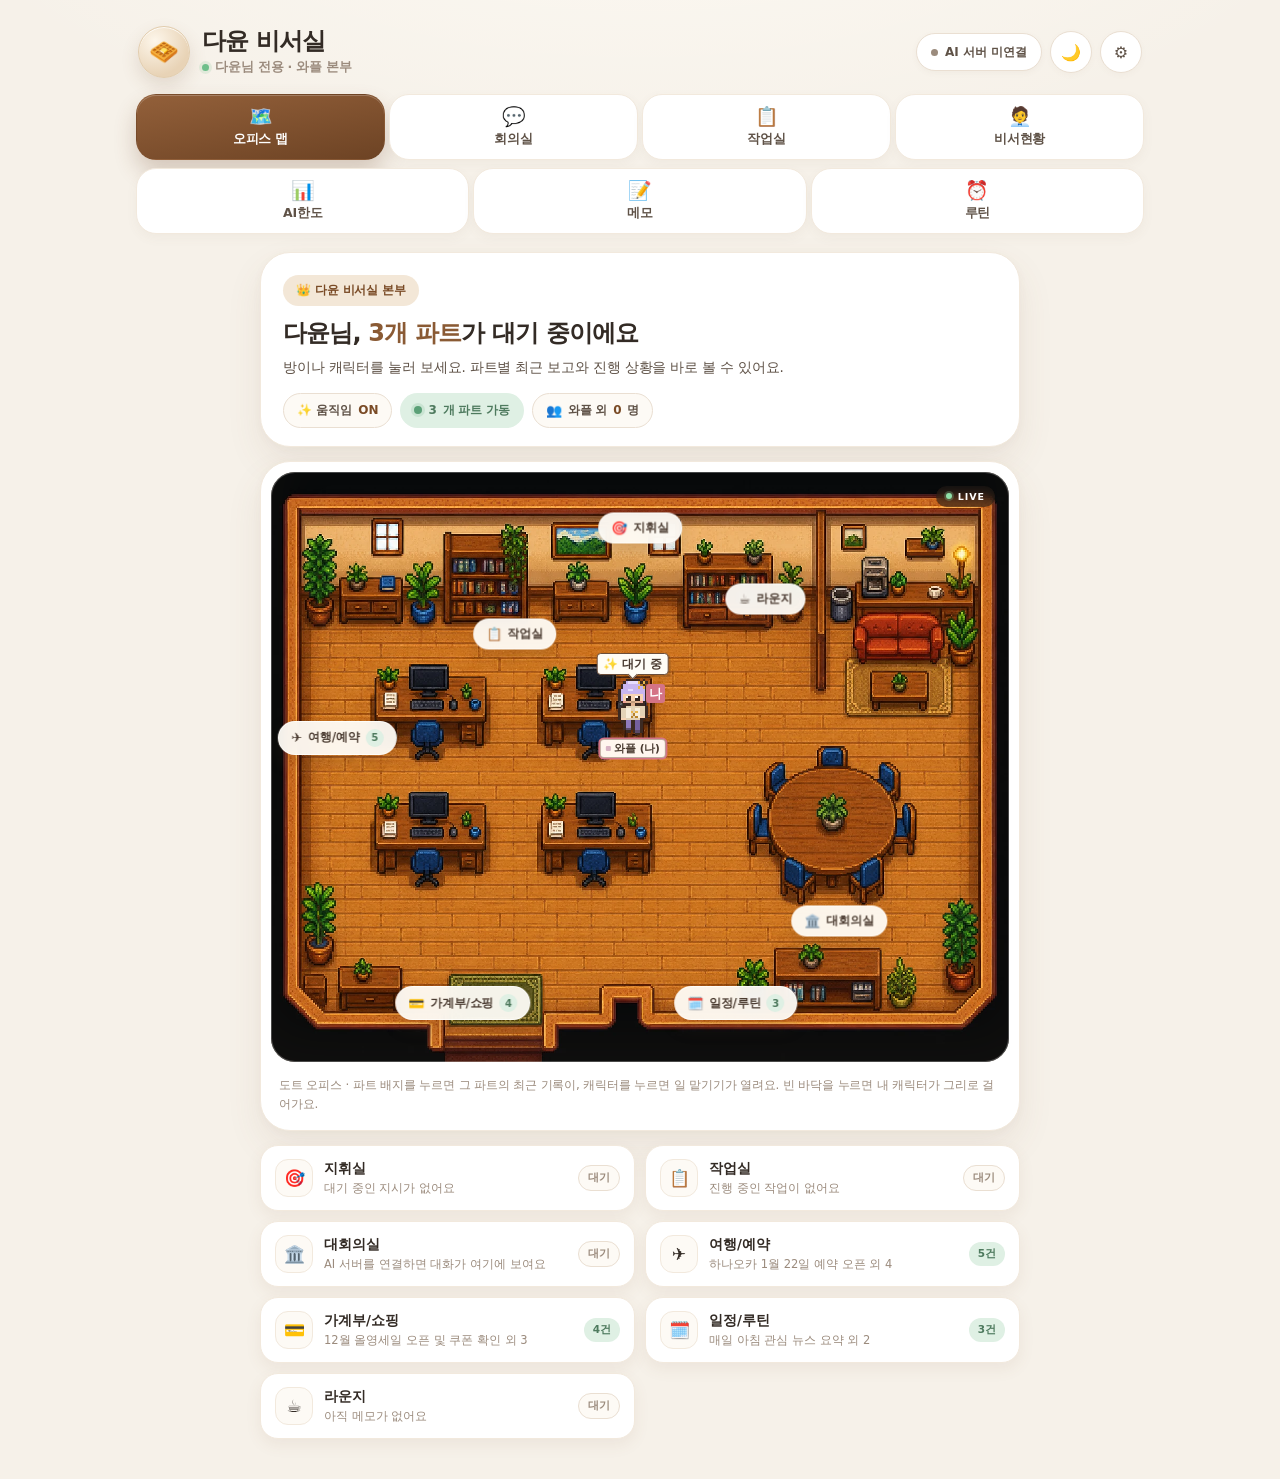
==== commit 49909b19: "토론 자리 간격 조정, 캐시 v65" ====
--- a/index.html
+++ b/index.html
@@ -7,7 +7,7 @@
 <title>다윤 비서실</title>
 <link rel="icon" href="data:image/svg+xml,<svg xmlns='http://www.w3.org/2000/svg' viewBox='0 0 100 100'><text y='.9em' font-size='90'>🧇</text></svg>">
 <link rel="preload" as="image" href="assets/office-pixel.webp">
-<link rel="stylesheet" href="css/style.css?v=64">
+<link rel="stylesheet" href="css/style.css?v=65">
 </head>
 <body>
 <div class="app">
@@ -678,6 +678,6 @@
   </div>
 </div>
 
-<script type="module" src="js/app.js?v=64"></script>
+<script type="module" src="js/app.js?v=65"></script>
 </body>
 </html>
